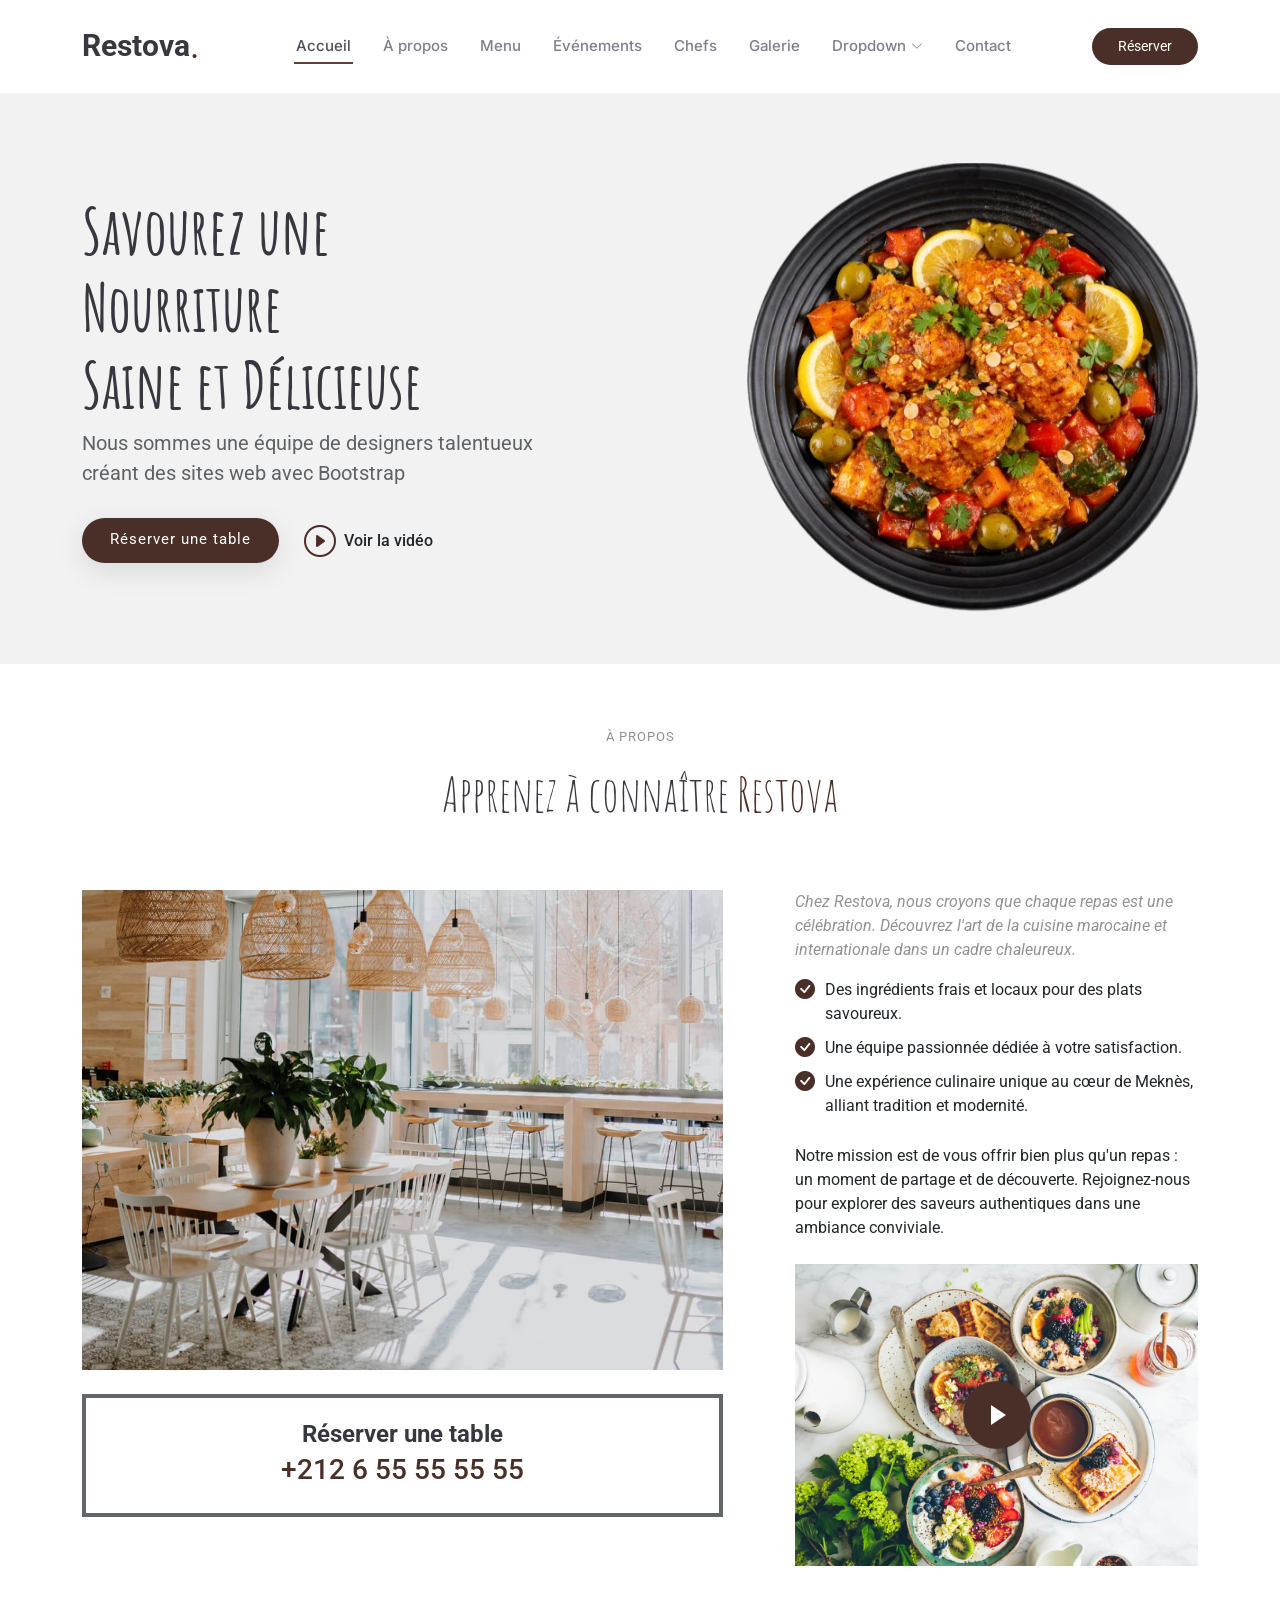
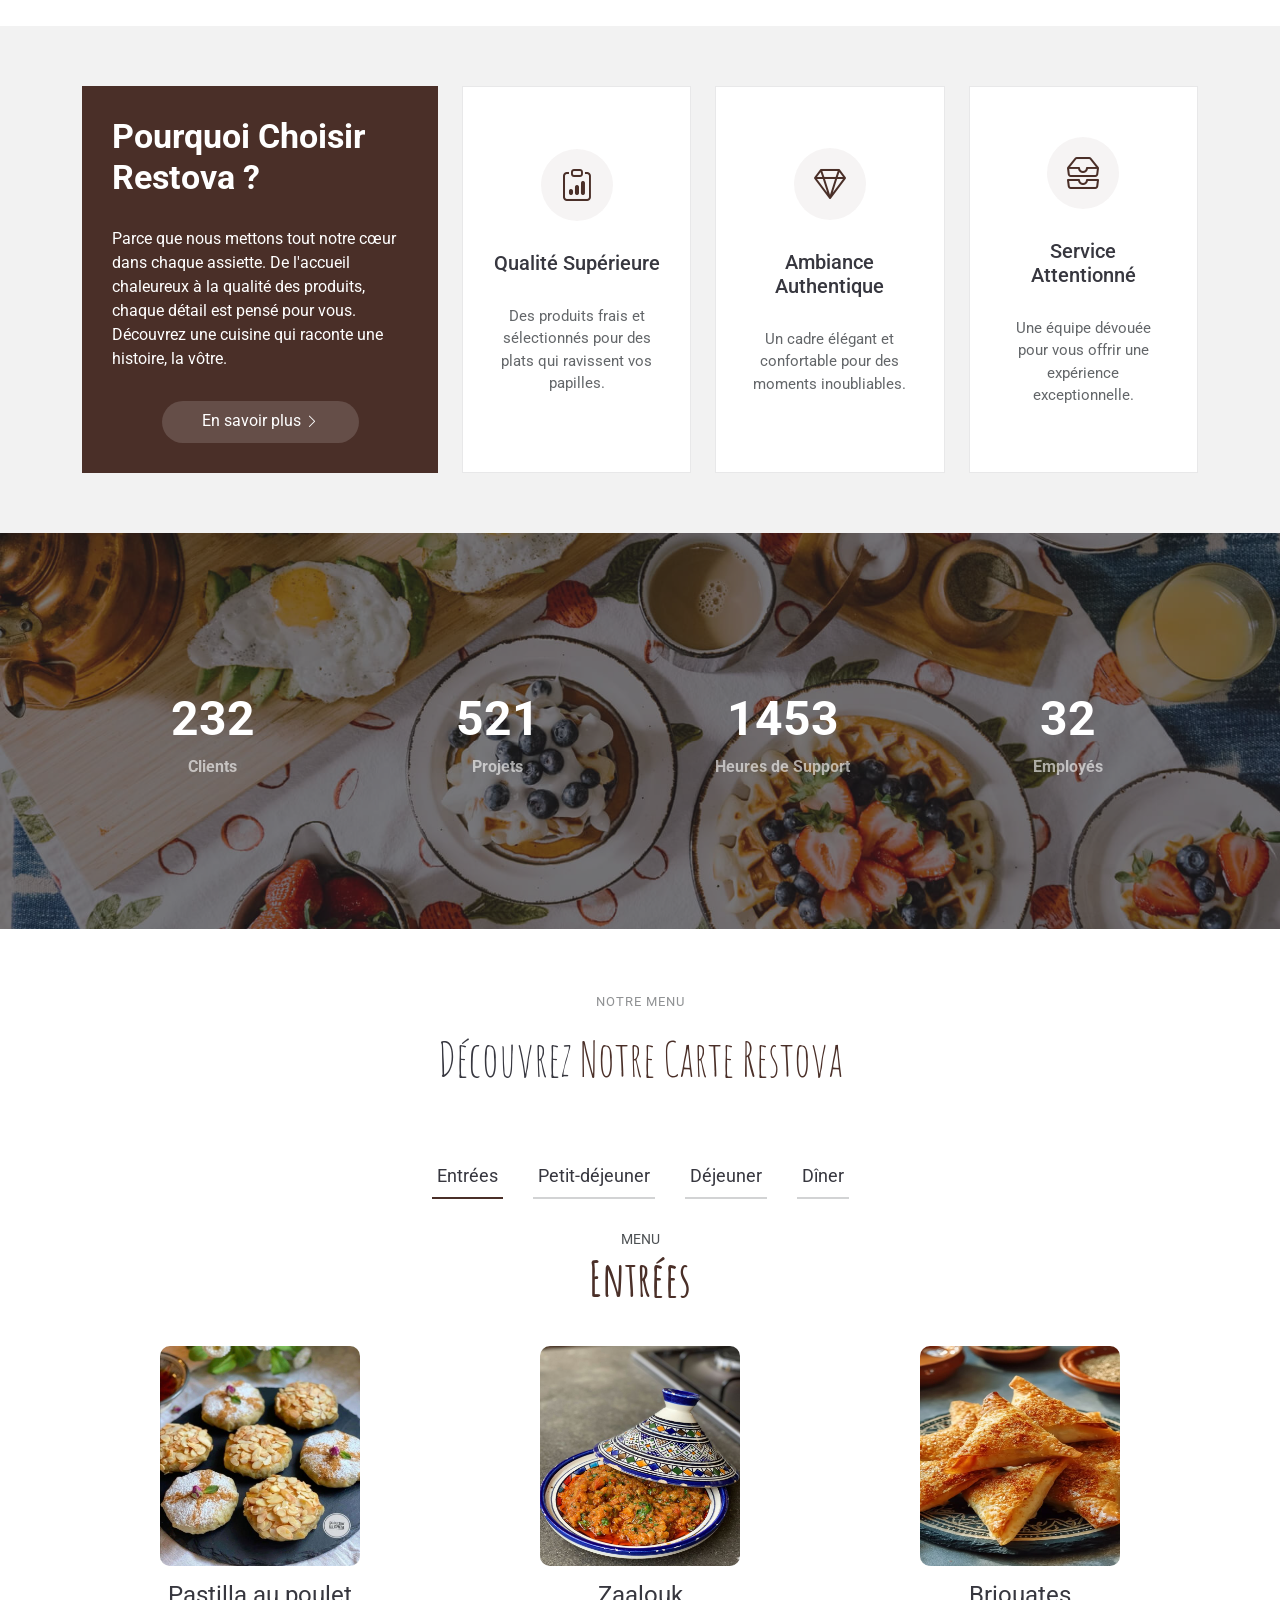
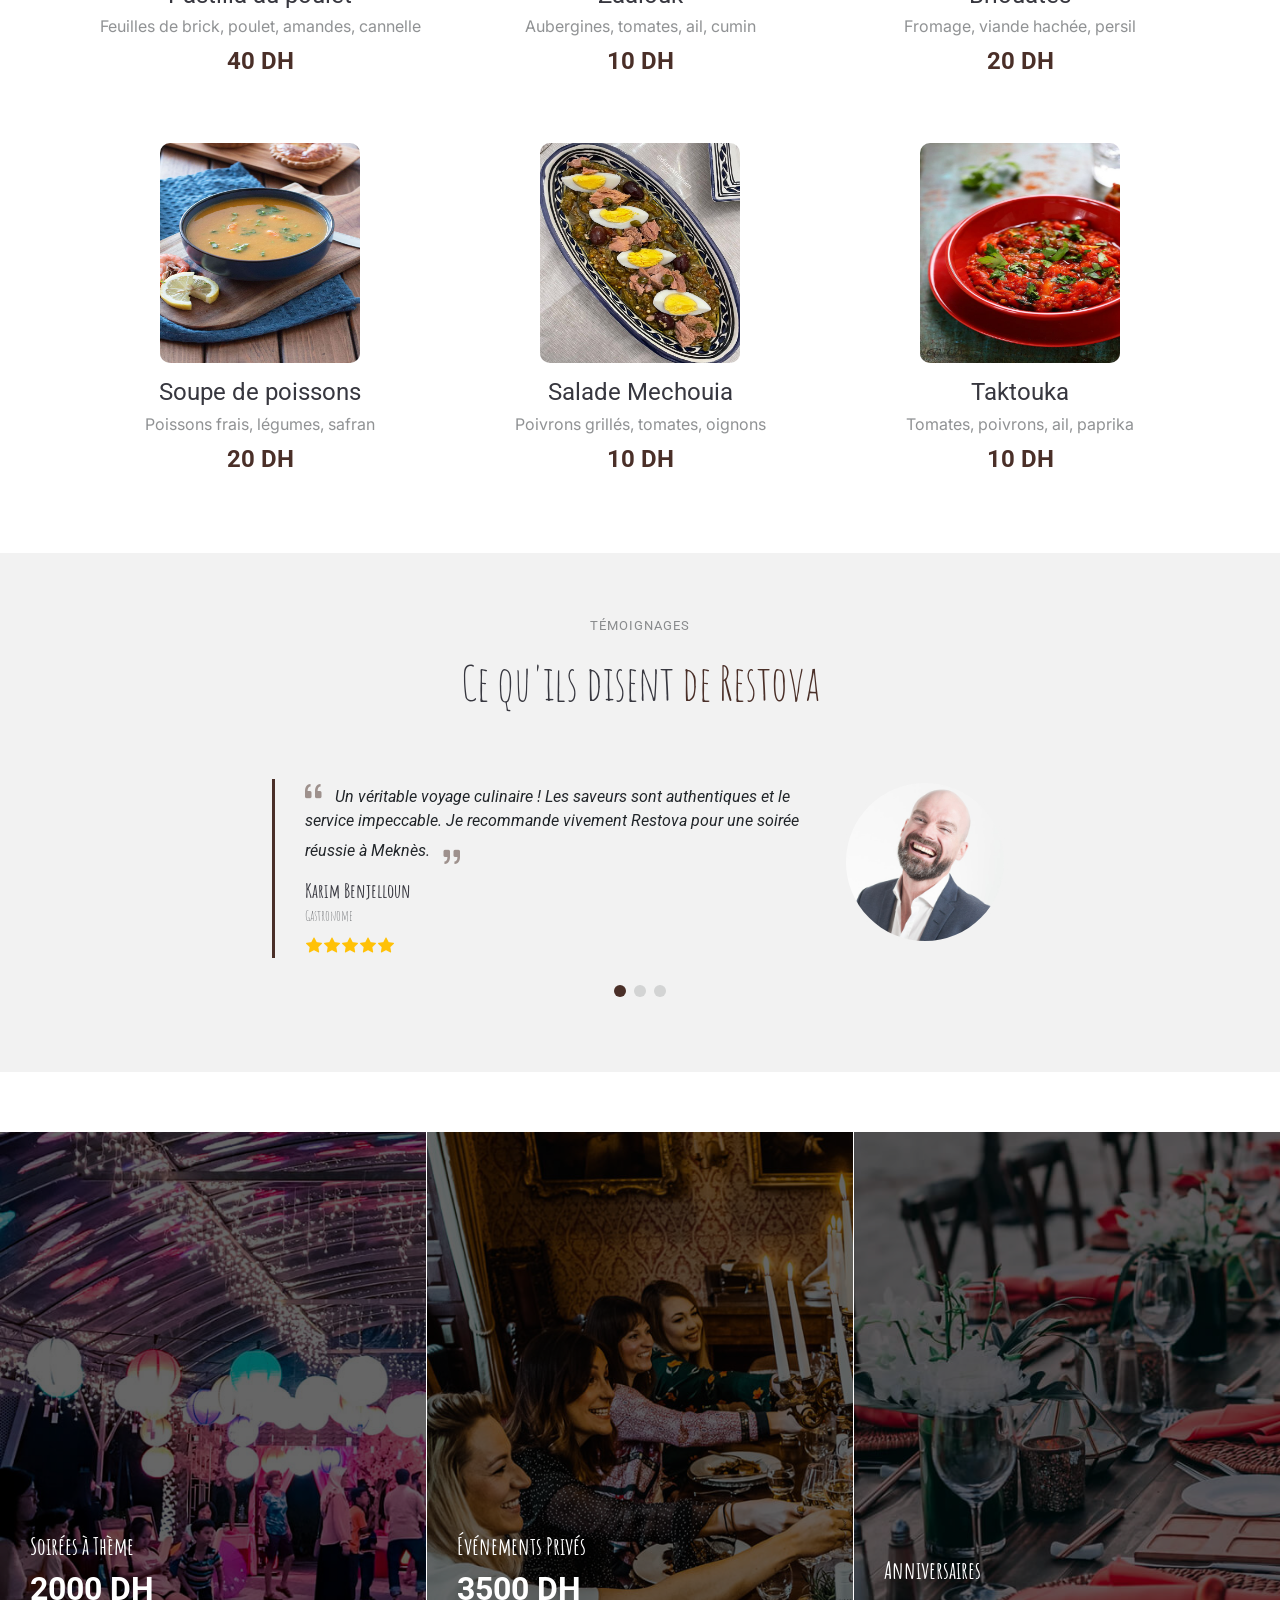
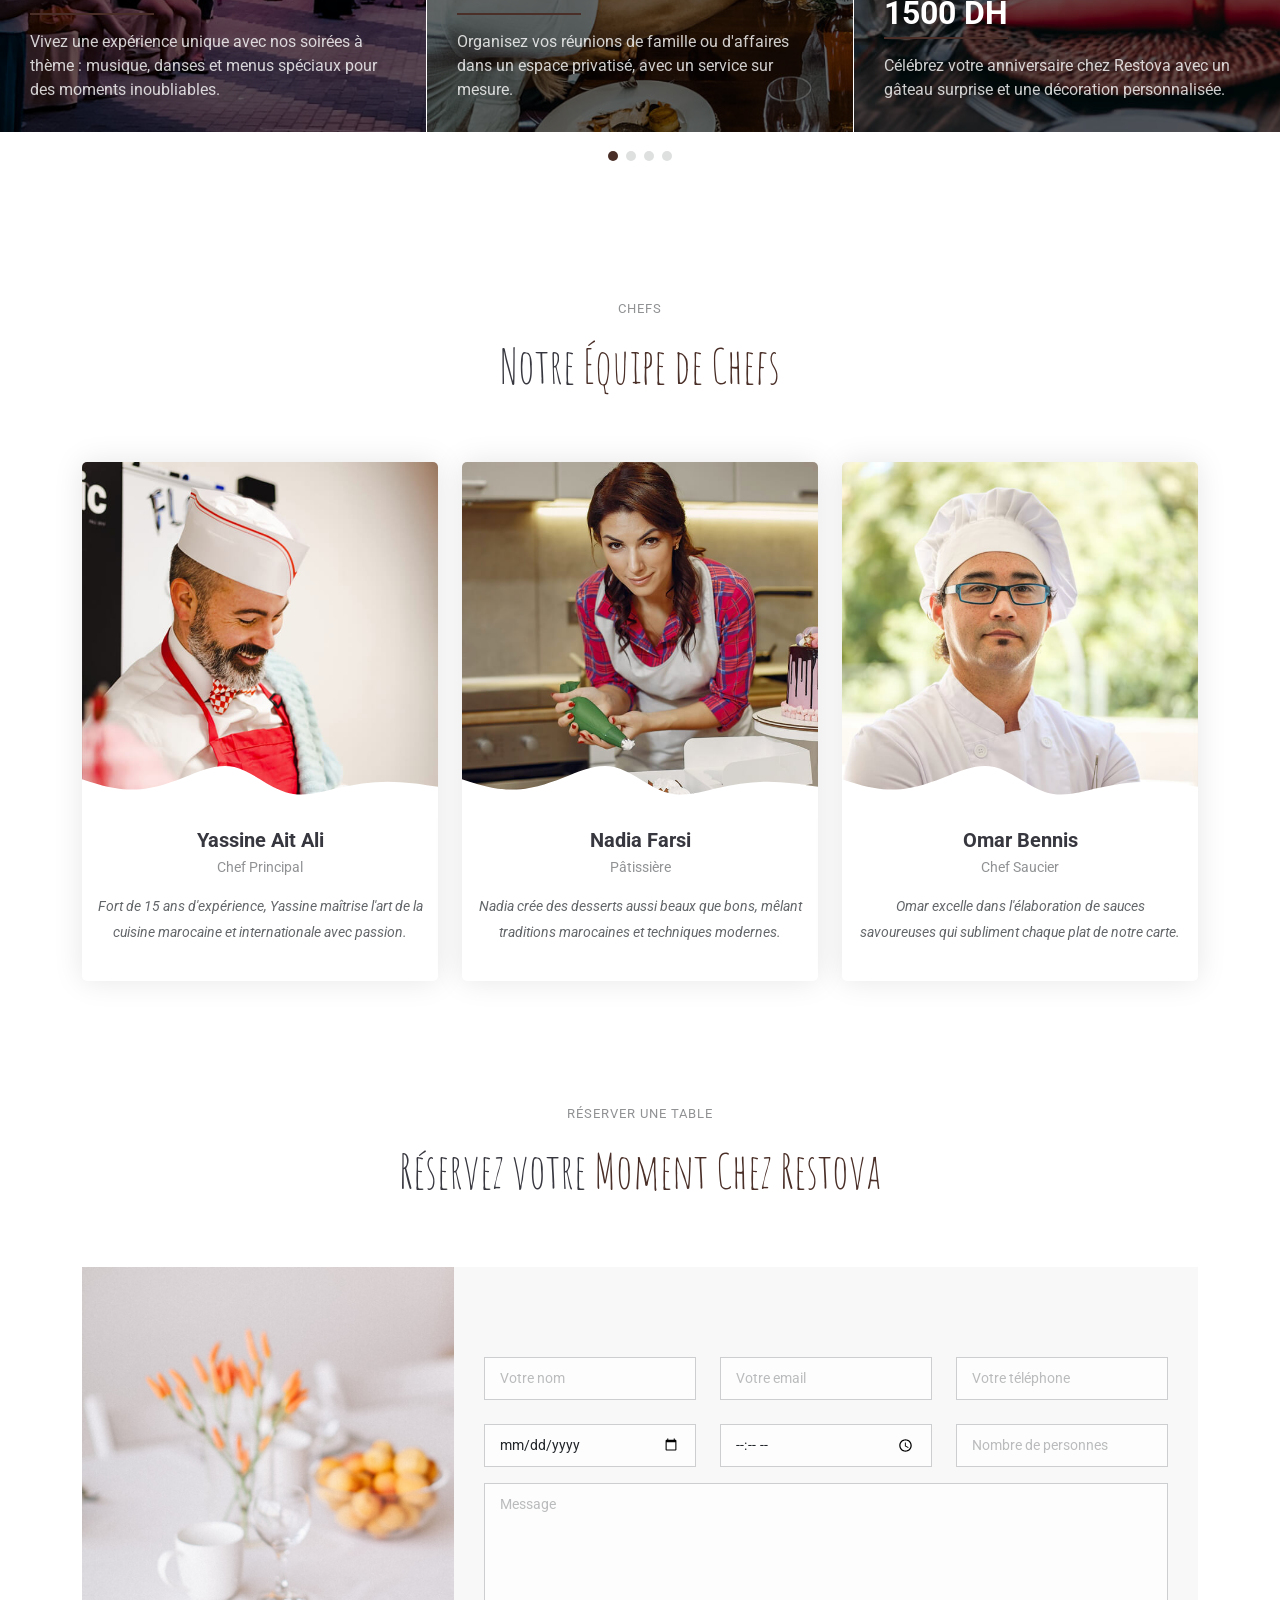
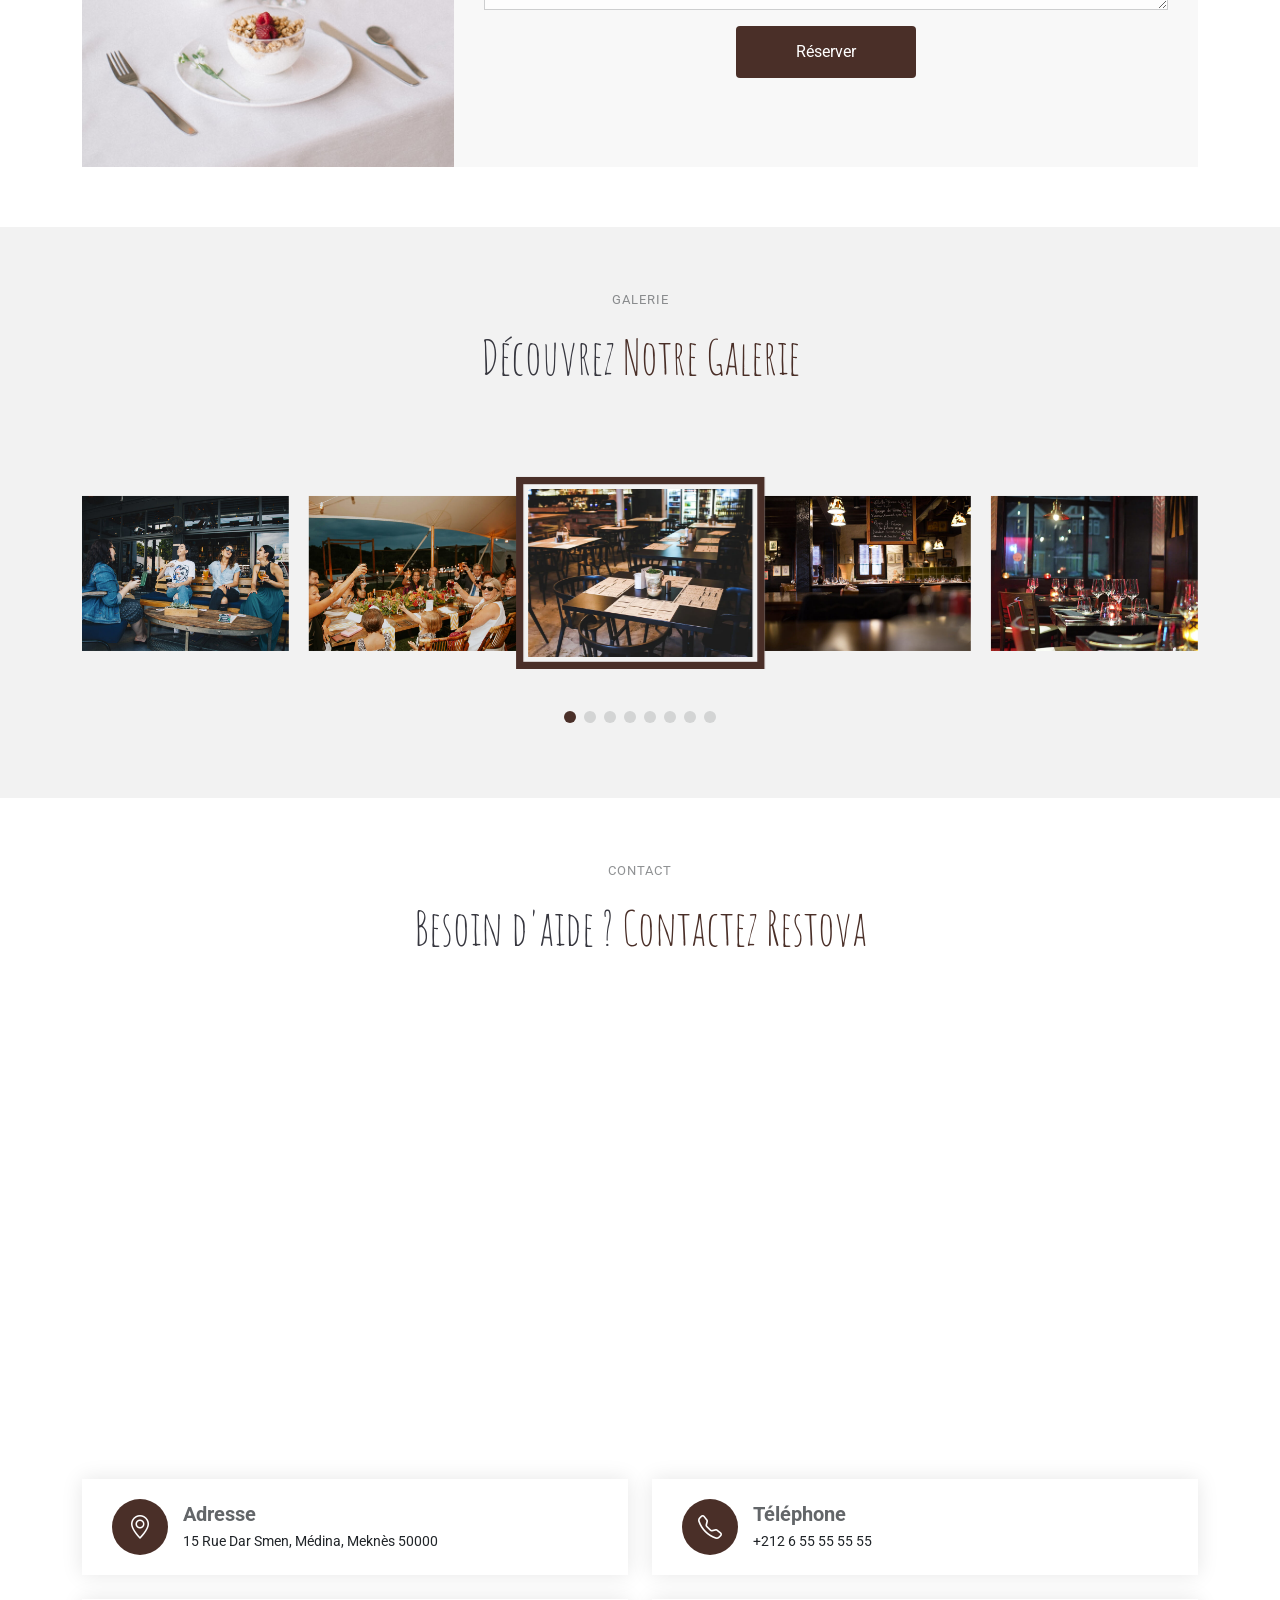
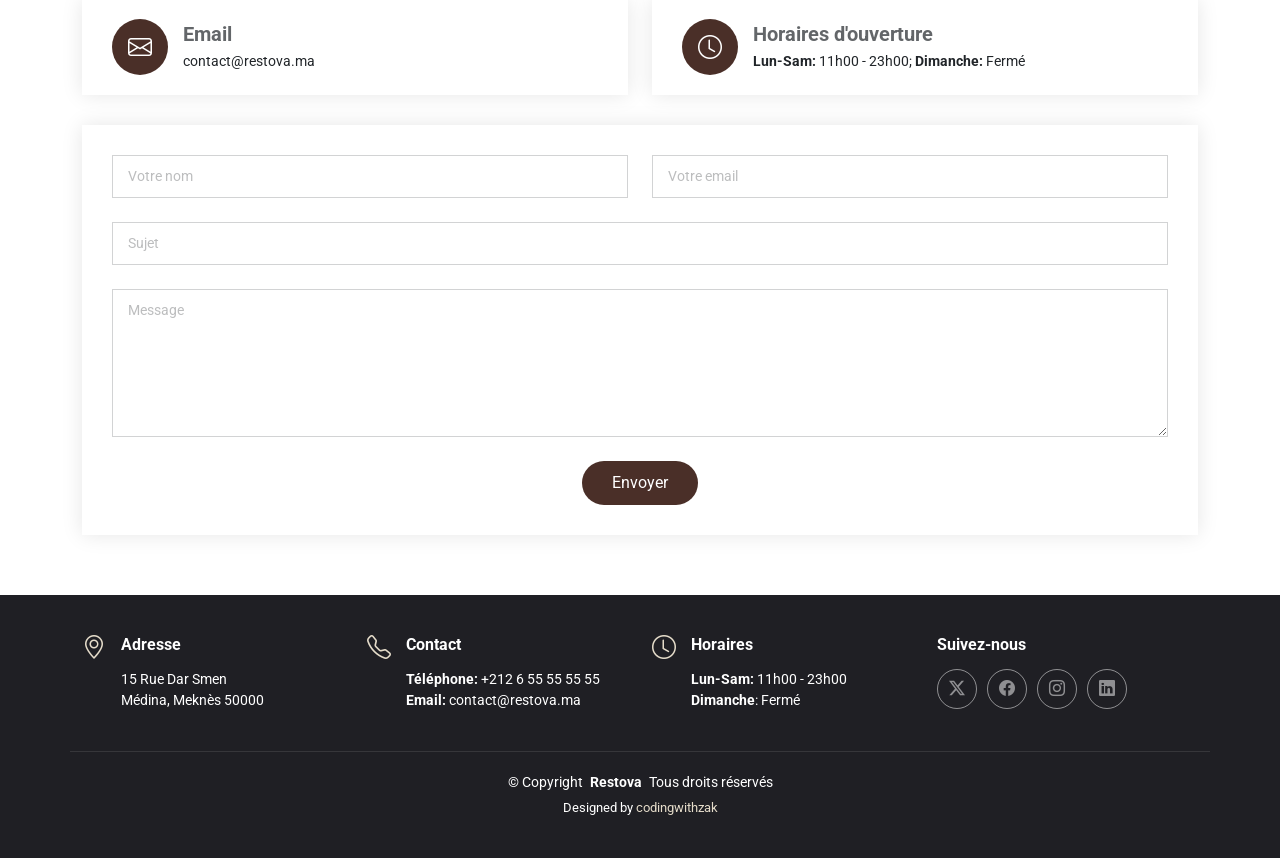
==== index.html @ ed5998ae "first commit" ====
<!DOCTYPE html>
<html lang="fr">

<head>
  <meta charset="utf-8">
  <meta content="width=device-width, initial-scale=1.0" name="viewport">
  <title>Accueil - Restova</title>
  <meta name="description" content="">
  <meta name="keywords" content="">

  <link href="assets/img/Restova/restova42.png" rel="icon">
  <link href="assets/img/Restova/restova42.png" rel="apple-touch-icon">

  <link href="https://fonts.googleapis.com" rel="preconnect">
  <link href="https://fonts.gstatic.com" rel="preconnect" crossorigin>
  <link href="https://fonts.googleapis.com/css2?family=Roboto:ital,wght@0,100;0,300;0,400;0,500;0,700;0,900;1,100;1,300;1,400;1,500;1,700;1,900&family=Inter:wght@100;200;300;400;500;600;700;800;900&family=Amatic+SC:wght@400;700&display=swap" rel="stylesheet">
  <script src="https://cdn.jsdelivr.net/npm/bootstrap@5.3.2/dist/js/bootstrap.bundle.min.js"></script>
  <link href="assets/vendor/bootstrap/css/bootstrap.min.css" rel="stylesheet">
  <link href="assets/vendor/bootstrap-icons/bootstrap-icons.css" rel="stylesheet">
  <link href="assets/vendor/aos/aos.css" rel="stylesheet">
  <link href="assets/vendor/glightbox/css/glightbox.min.css" rel="stylesheet">
  <link href="assets/vendor/swiper/swiper-bundle.min.css" rel="stylesheet">

  <link href="assets/css/main.css" rel="stylesheet">

</head>

<body class="index-page">

  <header id="header" class="header d-flex align-items-center sticky-top">
    <div class="container position-relative d-flex align-items-center justify-content-between">

      <a href="index.html" class="logo d-flex align-items-center me-auto me-xl-0">
        <h1 class="sitename">Restova</h1>
        <span>.</span>
      </a>

      <nav id="navmenu" class="navmenu">
        <ul>
          <li><a href="#hero" class="active">Accueil<br></a></li>
          <li><a href="#about">À propos</a></li>
          <li><a href="#menu">Menu</a></li>
          <li><a href="#events">Événements</a></li>
          <li><a href="#chefs">Chefs</a></li>
          <li><a href="#gallery">Galerie</a></li>
          <li class="dropdown"><a href="#"><span>Dropdown</span> <i class="bi bi-chevron-down toggle-dropdown"></i></a>
            <ul>
              <li><a href="#">Dropdown 1</a></li>
              <li class="dropdown"><a href="#"><span>Dropdown Profond</span> <i class="bi bi-chevron-down toggle-dropdown"></i></a>
                <ul>
                  <li><a href="#">Dropdown Profond 1</a></li>
                  <li><a href="#">Dropdown Profond 2</a></li>
                  <li><a href="#">Dropdown Profond 3</a></li>
                  <li><a href="#">Dropdown Profond 4</a></li>
                  <li><a href="#">Dropdown Profond 5</a></li>
                </ul>
              </li>
              <li><a href="#">Dropdown 2</a></li>
              <li><a href="#">Dropdown 3</a></li>
              <li><a href="#">Dropdown 4</a></li>
            </ul>
          </li>
          <li><a href="#contact">Contact</a></li>
        </ul>
        <i class="mobile-nav-toggle d-xl-none bi bi-list"></i>
      </nav>

      <a class="btn-getstarted" href="index.html#book-a-table">Réserver</a>

    </div>
  </header>

  <main class="main">

    <section id="hero" class="hero section light-background">
      <div class="container">
        <div class="row gy-4 justify-content-center justify-content-lg-between">
          <div class="col-lg-5 order-2 order-lg-1 d-flex flex-column justify-content-center">
            <h1 data-aos="fade-up">Savourez une Nourriture<br>Saine et Délicieuse</h1>
            <p data-aos="fade-up" data-aos-delay="100">Nous sommes une équipe de designers talentueux créant des sites web avec Bootstrap</p>
            <div class="d-flex" data-aos="fade-up" data-aos-delay="200">
              <a href="#book-a-table" class="btn-get-started">Réserver une table</a>
              <a href="https://www.youtube.com/watch?v=Y7f98aduVJ8" class="glightbox btn-watch-video d-flex align-items-center"><i class="bi bi-play-circle"></i><span>Voir la vidéo</span></a>
            </div>
          </div>
          <div class="col-lg-5 order-1 order-lg-2 hero-img" data-aos="zoom-out">
            <img src="assets/img/hero-img2.png" class="img-fluid animated" alt="">
          </div>
        </div>
      </div>
    </section>

    <section id="about" class="about section">
      <div class="container section-title" data-aos="fade-up">
        <h2>À Propos</h2>
        <p><span>Apprenez à connaître</span> <span class="description-title">Restova</span></p>
      </div>

      <div class="container">
        <div class="row gy-4">
          <div class="col-lg-7" data-aos="fade-up" data-aos-delay="100">
            <img src="assets/img/about.jpg" class="img-fluid mb-4" alt="">
            <div class="book-a-table">
              <h3>Réserver une table</h3>
              <p>+212 6 55 55 55 55</p>
            </div>
          </div>
          <div class="col-lg-5" data-aos="fade-up" data-aos-delay="250">
            <div class="content ps-0 ps-lg-5">
              <p class="fst-italic">
                Chez Restova, nous croyons que chaque repas est une célébration. Découvrez l'art de la cuisine marocaine et internationale dans un cadre chaleureux.
              </p>
              <ul>
                <li><i class="bi bi-check-circle-fill"></i> <span>Des ingrédients frais et locaux pour des plats savoureux.</span></li>
                <li><i class="bi bi-check-circle-fill"></i> <span>Une équipe passionnée dédiée à votre satisfaction.</span></li>
                <li><i class="bi bi-check-circle-fill"></i> <span>Une expérience culinaire unique au cœur de Meknès, alliant tradition et modernité.</span></li>
              </ul>
              <p>
                Notre mission est de vous offrir bien plus qu'un repas : un moment de partage et de découverte. Rejoignez-nous pour explorer des saveurs authentiques dans une ambiance conviviale.
              </p>

              <div class="position-relative mt-4">
                <img src="assets/img/about-2.jpg" class="img-fluid" alt="">
                <a href="https://www.youtube.com/watch?v=Y7f98aduVJ8" class="glightbox pulsating-play-btn"></a>
              </div>
            </div>
          </div>
        </div>
      </div>
    </section>

    <section id="why-us" class="why-us section light-background">
      <div class="container">
        <div class="row gy-4">
          <div class="col-lg-4" data-aos="fade-up" data-aos-delay="100">
            <div class="why-box">
              <h3>Pourquoi Choisir Restova ?</h3>
              <p>
                Parce que nous mettons tout notre cœur dans chaque assiette. De l'accueil chaleureux à la qualité des produits, chaque détail est pensé pour vous. Découvrez une cuisine qui raconte une histoire, la vôtre.
              </p>
              <div class="text-center">
                <a href="#" class="more-btn"><span>En savoir plus</span> <i class="bi bi-chevron-right"></i></a>
              </div>
            </div>
          </div>

          <div class="col-lg-8 d-flex align-items-stretch">
            <div class="row gy-4" data-aos="fade-up" data-aos-delay="200">
              <div class="col-xl-4">
                <div class="icon-box d-flex flex-column justify-content-center align-items-center">
                  <i class="bi bi-clipboard-data"></i>
                  <h4>Qualité Supérieure</h4>
                  <p>Des produits frais et sélectionnés pour des plats qui ravissent vos papilles.</p>
                </div>
              </div>

              <div class="col-xl-4" data-aos="fade-up" data-aos-delay="300">
                <div class="icon-box d-flex flex-column justify-content-center align-items-center">
                  <i class="bi bi-gem"></i>
                  <h4>Ambiance Authentique</h4>
                  <p>Un cadre élégant et confortable pour des moments inoubliables.</p>
                </div>
              </div>

              <div class="col-xl-4" data-aos="fade-up" data-aos-delay="400">
                <div class="icon-box d-flex flex-column justify-content-center align-items-center">
                  <i class="bi bi-inboxes"></i>
                  <h4>Service Attentionné</h4>
                  <p>Une équipe dévouée pour vous offrir une expérience exceptionnelle.</p>
                </div>
              </div>
            </div>
          </div>
        </div>
      </div>
    </section>

    <section id="stats" class="stats section dark-background">
      <img src="assets/img/stats-bg.jpg" alt="" data-aos="fade-in">
      <div class="container position-relative" data-aos="fade-up" data-aos-delay="100">
        <div class="row gy-4">
          <div class="col-lg-3 col-md-6">
            <div class="stats-item text-center w-100 h-100">
              <span data-purecounter-start="0" data-purecounter-end="232" data-purecounter-duration="1" class="purecounter"></span>
              <p>Clients</p>
            </div>
          </div>

          <div class="col-lg-3 col-md-6">
            <div class="stats-item text-center w-100 h-100">
              <span data-purecounter-start="0" data-purecounter-end="521" data-purecounter-duration="1" class="purecounter"></span>
              <p>Projets</p>
            </div>
          </div>

          <div class="col-lg-3 col-md-6">
            <div class="stats-item text-center w-100 h-100">
              <span data-purecounter-start="0" data-purecounter-end="1453" data-purecounter-duration="1" class="purecounter"></span>
              <p>Heures de Support</p>
            </div>
          </div>

          <div class="col-lg-3 col-md-6">
            <div class="stats-item text-center w-100 h-100">
              <span data-purecounter-start="0" data-purecounter-end="32" data-purecounter-duration="1" class="purecounter"></span>
              <p>Employés</p>
            </div>
          </div>
        </div>
      </div>
    </section>

    <section id="menu" class="menu section">
      <div class="container section-title" data-aos="fade-up">
        <h2>Notre Menu</h2>
        <p><span>Découvrez</span> <span class="description-title">Notre Carte Restova</span></p>
      </div>

      <div class="container">
        <ul class="nav nav-tabs d-flex justify-content-center" data-aos="fade-up" data-aos-delay="100">
          <li class="nav-item">
            <a class="nav-link active show" data-bs-toggle="tab" data-bs-target="#menu-starters">
              <h4>Entrées</h4>
            </a>
          </li>
          <li class="nav-item">
            <a class="nav-link" data-bs-toggle="tab" data-bs-target="#menu-breakfast">
              <h4>Petit-déjeuner</h4>
            </a>
          </li>
          <li class="nav-item">
            <a class="nav-link" data-bs-toggle="tab" data-bs-target="#menu-lunch">
              <h4>Déjeuner</h4>
            </a>
          </li>
          <li class="nav-item">
            <a class="nav-link" data-bs-toggle="tab" data-bs-target="#menu-dinner">
              <h4>Dîner</h4>
            </a>
          </li>
        </ul>

        <div class="tab-content" data-aos="fade-up" data-aos-delay="200">
          <div class="tab-pane fade active show" id="menu-starters">
            <div class="tab-header text-center">
              <p>Menu</p>
              <h3>Entrées</h3>
            </div>
            <div class="row gy-5">
              <div class="col-lg-4 menu-item">
                <a href="assets/img/menu/menu-item-1.png" class="glightbox"><img src="assets/img/menu/menu-item-1.png" class="menu-img img-fluid" alt=""></a>
                <h4>Pastilla au poulet</h4>
                <p class="ingredients">
                  Feuilles de brick, poulet, amandes, cannelle
                </p>
                <p class="price">
                  40 DH
                </p>
              </div>
              <div class="col-lg-4 menu-item">
                <a href="assets/img/menu/menu-item-2.png" class="glightbox"><img src="assets/img/menu/menu-item-2.png" class="menu-img img-fluid" alt=""></a>
                <h4>Zaalouk</h4>
                <p class="ingredients">
                  Aubergines, tomates, ail, cumin
                </p>
                <p class="price">
                  10 DH
                </p>
              </div>
              <div class="col-lg-4 menu-item">
                <a href="assets/img/menu/menu-item-3.png" class="glightbox"><img src="assets/img/menu/menu-item-3.png" class="menu-img img-fluid" alt=""></a>
                <h4>Briouates</h4>
                <p class="ingredients">
                  Fromage, viande hachée, persil
                </p>
                <p class="price">
                  20 DH
                </p>
              </div>
              <div class="col-lg-4 menu-item">
                <a href="assets/img/menu/menu-item-4.png" class="glightbox"><img src="assets/img/menu/menu-item-4.png" class="menu-img img-fluid" alt=""></a>
                <h4>Soupe de poissons</h4>
                <p class="ingredients">
                  Poissons frais, légumes, safran
                </p>
                <p class="price">
                  20 DH
                </p>
              </div>
              <div class="col-lg-4 menu-item">
                <a href="assets/img/menu/menu-item-5.png" class="glightbox"><img src="assets/img/menu/menu-item-5.png" class="menu-img img-fluid" alt=""></a>
                <h4>Salade Mechouia</h4>
                <p class="ingredients">
                  Poivrons grillés, tomates, oignons
                </p>
                <p class="price">
                  10 DH
                </p>
              </div>
              <div class="col-lg-4 menu-item">
                <a href="assets/img/menu/menu-item-6.png" class="glightbox"><img src="assets/img/menu/menu-item-6.png" class="menu-img img-fluid" alt=""></a>
                <h4>Taktouka</h4>
                <p class="ingredients">
                  Tomates, poivrons, ail, paprika
                </p>
                <p class="price">
                  10 DH
                </p>
              </div>
            </div>
          </div>

          <div class="tab-pane fade" id="menu-breakfast">
            <div class="tab-header text-center">
              <p>Menu</p>
              <h3>Petit-déjeuner</h3>
            </div>
            <div class="row gy-5">
              <div class="col-lg-4 menu-item">
                <a href="assets/img/menu/menu-item-7.png" class="glightbox"><img src="assets/img/menu/menu-item-7.png" class="menu-img img-fluid" alt=""></a>
                <h4>Msemen</h4>
                <p class="ingredients">
                  Crêpes feuilletées, beurre, miel
                </p>
                <p class="price">
                  7 DH
                </p>
              </div>
              <div class="col-lg-4 menu-item">
                <a href="assets/img/menu/menu-item-8.png" class="glightbox"><img src="assets/img/menu/menu-item-8.png" class="menu-img img-fluid" alt=""></a>
                <h4>Harcha</h4>
                <p class="ingredients">
                  Galette de semoule, beurre, fromage
                </p>
                <p class="price">
                  5 DH
                </p>
              </div>
              <div class="col-lg-4 menu-item">
                <a href="assets/img/menu/menu-item-9.png" class="glightbox"><img src="assets/img/menu/menu-item-9.png" class="menu-img img-fluid" alt=""></a>
                <h4>Baghrir</h4>
                <p class="ingredients">
                  Crêpes mille trous, beurre, miel
                </p>
                <p class="price">
                  7 DH
                </p>
              </div>
              <div class="col-lg-4 menu-item">
                <a href="assets/img/menu/menu-item-10.png" class="glightbox"><img src="assets/img/menu/menu-item-10.png" class="menu-img img-fluid" alt=""></a>
                <h4>Atay</h4>
                <p class="ingredients">
                  Na3na3, sucre, menthe fraîche
                </p>
                <p class="price">
                  10 DH
                </p>
              </div>
              <div class="col-lg-4 menu-item">
                <a href="assets/img/menu/menu-item-11.png" class="glightbox"><img src="assets/img/menu/menu-item-11.png" class="menu-img img-fluid" alt=""></a>
                <h4>Bissara</h4>
                <p class="ingredients">
                  Purée de fèves, huile d'olive, cumin
                </p>
                <p class="price">
                  8 DH
                </p>
              </div>
              <div class="col-lg-4 menu-item">
                <a href="assets/img/menu/menu-item-12.png" class="glightbox"><img src="assets/img/menu/menu-item-12.png" class="menu-img img-fluid" alt=""></a>
                <h4>Omelette</h4>
                <p class="ingredients">
                  Œufs, fromage, olives
                </p>
                <p class="price">
                  10 DH
                </p>
              </div>
            </div>
          </div>

          <div class="tab-pane fade" id="menu-lunch">
            <div class="tab-header text-center">
              <p>Menu</p>
              <h3>Déjeuner</h3>
            </div>
            <div class="row gy-5">
              <div class="col-lg-4 menu-item">
                <a href="assets/img/menu/menu-item-13.png" class="glightbox"><img src="assets/img/menu/menu-item-13.png" class="menu-img img-fluid" alt=""></a>
                <h4>Couscous</h4>
                <p class="ingredients">
                  Semoule, légumes, agneau ou poulet
                </p>
                <p class="price">
                  60 DH
                </p>
              </div>
              <div class="col-lg-4 menu-item">
                <a href="assets/img/menu/menu-item-14.png" class="glightbox"><img src="assets/img/menu/menu-item-14.png" class="menu-img img-fluid" alt=""></a>
                <h4>Rfissa</h4>
                <p class="ingredients">
                  Pain déchiré, lentilles, poulet
                </p>
                <p class="price">
                  60 DH
                </p>
              </div>
              <div class="col-lg-4 menu-item">
                <a href="assets/img/menu/menu-item-15.png" class="glightbox"><img src="assets/img/menu/menu-item-15.png" class="menu-img img-fluid" alt=""></a>
                <h4>Tagine d'agneau</h4>
                <p class="ingredients">
                  Agneau, pruneaux, amandes, sésame
                </p>
                <p class="price">
                  70 DH
                </p>
              </div>
              <div class="col-lg-4 menu-item">
                <a href="assets/img/menu/menu-item-16.png" class="glightbox"><img src="assets/img/menu/menu-item-16.png" class="menu-img img-fluid" alt=""></a>
                <h4>Kefta Mkaouara</h4>
                <p class="ingredients">
                  Boulettes de viande, tomates, œufs
                </p>
                <p class="price">
                  80 DH
                </p>
              </div>
              <div class="col-lg-4 menu-item">
                <a href="assets/img/menu/menu-item-17.png" class="glightbox"><img src="assets/img/menu/menu-item-17.png" class="menu-img img-fluid" alt=""></a>
                <h4>Pastilla fruits de mer</h4>
                <p class="ingredients">
                  Fruits de mer, vermicelles, citron confit
                </p>
                <p class="price">
                  120 DH
                </p>
              </div>
              <div class="col-lg-4 menu-item">
                <a href="assets/img/menu/menu-item-18.png" class="glightbox"><img src="assets/img/menu/menu-item-18.png" class="menu-img img-fluid" alt=""></a>
                <h4>Tanjiya</h4>
                <p class="ingredients">
                  Viande de bœuf, conserves de citron, cumin
                </p>
                <p class="price">
                  120 DH
                </p>
              </div>
              <div class="col-lg-4 menu-item">
                <a href="assets/img/menu/menu-item-19.png" class="glightbox"><img src="assets/img/menu/menu-item-19.png" class="menu-img img-fluid" alt=""></a>
                <h4>Brochettes</h4>
                <p class="ingredients">
                  Viande grillée, sauce, pain
                </p>
                <p class="price">
                  90 DH
                </p>
              </div>
            </div>
          </div>

          <div class="tab-pane fade" id="menu-dinner">
            <div class="tab-header text-center">
              <p>Menu</p>
              <h3>Dîner</h3>
            </div>
            <div class="row gy-5">
              <div class="col-lg-4 menu-item">
                <a href="assets/img/menu/menu-item-20.png" class="glightbox"><img src="assets/img/menu/menu-item-20.png" class="menu-img img-fluid" alt=""></a>
                <h4>Tagine de poulet</h4>
                <p class="ingredients">
                  Poulet, olives, citron confit
                </p>
                <p class="price">
                  80 DH
                </p>
              </div>
              <div class="col-lg-4 menu-item">
                <a href="assets/img/menu/menu-item-14.png" class="glightbox"><img src="assets/img/menu/menu-item-21.png" class="menu-img img-fluid" alt=""></a>
                <h4>Rfissa Trid</h4>
                <p class="ingredients">
                  Pain fin, poulet, lentilles
                </p>
                <p class="price">
                  95 DH
                </p>
              </div>
              <div class="col-lg-4 menu-item">
                <a href="assets/img/menu/menu-item-22.png" class="glightbox"><img src="assets/img/menu/menu-item-22.png" class="menu-img img-fluid" alt=""></a>
                <h4>Tagine de poisson</h4>
                <p class="ingredients">
                  Poisson, pommes de terre, sauce chermoula
                </p>
                <p class="price">
                  70 DH
                </p>
              </div>
              <div class="col-lg-4 menu-item">
                <a href="assets/img/menu/menu-item-23.png" class="glightbox"><img src="assets/img/menu/menu-item-23.png" class="menu-img img-fluid" alt=""></a>
                <h4>Méchoui</h4>
                <p class="ingredients">
                  Agneau rôti, cumin, sel
                </p>
                <p class="price">
                  100 DH
                </p>
              </div>
              <div class="col-lg-4 menu-item">
                <a href="assets/img/menu/menu-item-24.png" class="glightbox"><img src="assets/img/menu/menu-item-24.png" class="menu-img img-fluid" alt=""></a>
                <h4>Poulet rôti</h4>
                <p class="ingredients">
                  Poulet, frites, olives
                </p>
                <p class="price">
                  90 DH
                </p>
              </div>
              <div class="col-lg-4 menu-item">
                <a href="assets/img/menu/menu-item-25.png" class="glightbox"><img src="assets/img/menu/menu-item-25.png" class="menu-img img-fluid" alt=""></a>
                <h4>Bastille</h4>
                <p class="ingredients">
                  Feuilles de brick, poulet, fromage
                </p>
                <p class="price">
                  110 DH
                </p>
              </div>
            </div>
          </div>
        </div>
      </div>
    </section>

    <section id="testimonials" class="testimonials section light-background">
      <div class="container section-title" data-aos="fade-up">
        <h2>TÉMOIGNAGES</h2>
        <p>Ce qu'ils disent <span class="description-title">de Restova</span></p>
      </div>

      <div class="container" data-aos="fade-up" data-aos-delay="100">
        <div class="swiper init-swiper">
          <script type="application/json" class="swiper-config">
            {
              "loop": true,
              "speed": 600,
              "autoplay": {
                "delay": 5000
              },
              "slidesPerView": "auto",
              "pagination": {
                "el": ".swiper-pagination",
                "type": "bullets",
                "clickable": true
              }
            }
          </script>
          <div class="swiper-wrapper">
            <div class="swiper-slide">
              <div class="testimonial-item">
                <div class="row gy-4 justify-content-center">
                  <div class="col-lg-6">
                    <div class="testimonial-content">
                      <p>
                        <i class="bi bi-quote quote-icon-left"></i>
                        <span>Un véritable voyage culinaire ! Les saveurs sont authentiques et le service impeccable. Je recommande vivement Restova pour une soirée réussie à Meknès.</span>
                        <i class="bi bi-quote quote-icon-right"></i>
                      </p>
                      <h3>Karim Benjelloun</h3>
                      <h4>Gastronome</h4>
                      <div class="stars">
                        <i class="bi bi-star-fill"></i><i class="bi bi-star-fill"></i><i class="bi bi-star-fill"></i><i class="bi bi-star-fill"></i><i class="bi bi-star-fill"></i>
                      </div>
                    </div>
                  </div>
                  <div class="col-lg-2 text-center">
                    <img src="assets/img/testimonials/testimonials-1.jpg" class="img-fluid testimonial-img" alt="">
                  </div>
                </div>
              </div>
            </div>

            <div class="swiper-slide">
              <div class="testimonial-item">
                <div class="row gy-4 justify-content-center">
                  <div class="col-lg-6">
                    <div class="testimonial-content">
                      <p>
                        <i class="bi bi-quote quote-icon-left"></i>
                        <span>L'ambiance est chaleureuse et la décoration magnifique. Le couscous aux légumes était délicieux, comme à la maison. Une adresse incontournable à Meknès !</span>
                        <i class="bi bi-quote quote-icon-right"></i>
                      </p>
                      <h3>Fatima Zahra El Alami</h3>
                      <h4>Chef à domicile</h4>
                      <div class="stars">
                        <i class="bi bi-star-fill"></i><i class="bi bi-star-fill"></i><i class="bi bi-star-fill"></i><i class="bi bi-star-fill"></i><i class="bi bi-star-fill"></i>
                      </div>
                    </div>
                  </div>
                  <div class="col-lg-2 text-center">
                    <img src="assets/img/testimonials/testimonials-2.jpg" class="img-fluid testimonial-img" alt="">
                  </div>
                </div>
              </div>
            </div>

            <div class="swiper-slide">
              <div class="testimonial-item">
                <div class="row gy-4 justify-content-center">
                  <div class="col-lg-6">
                    <div class="testimonial-content">
                      <p>
                        <i class="bi bi-quote quote-icon-left"></i>
                        <span>Le personnel est aux petits soins et les plats sont préparés avec des produits frais. La pastilla au poulet est un pur délice ! Merci à toute l'équipe de Restova.</span>
                        <i class="bi bi-quote quote-icon-right"></i>
                      </p>
                      <h3>Youssef Berrada</h3>
                      <h4>Entrepreneur</h4>
                      <div class="stars">
                        <i class="bi bi-star-fill"></i><i class="bi bi-star-fill"></i><i class="bi bi-star-fill"></i><i class="bi bi-star-fill"></i><i class="bi bi-star-fill"></i>
                      </div>
                    </div>
                  </div>
                  <div class="col-lg-2 text-center">
                    <img src="assets/img/testimonials/testimonials-3.jpg" class="img-fluid testimonial-img" alt="">
                  </div>
                </div>
              </div>
            </div>
          </div>
          <div class="swiper-pagination"></div>
        </div>
      </div>
    </section>

    <section id="events" class="events section">
      <div class="container-fluid" data-aos="fade-up" data-aos-delay="100">
        <div class="swiper init-swiper">
          <script type="application/json" class="swiper-config">
            {
              "loop": true,
              "speed": 600,
              "autoplay": {
                "delay": 5000
              },
              "slidesPerView": "auto",
              "pagination": {
                "el": ".swiper-pagination",
                "type": "bullets",
                "clickable": true
              },
              "breakpoints": {
                "320": {
                  "slidesPerView": 1,
                  "spaceBetween": 40
                },
                "1200": {
                  "slidesPerView": 3,
                  "spaceBetween": 1
                }
              }
            }
          </script>
          <div class="swiper-wrapper">
            <div class="swiper-slide event-item d-flex flex-column justify-content-end" style="background-image: url(assets/img/events-1.jpg)">
              <h3>Soirées à Thème</h3>
              <div class="price align-self-start">2000 DH</div>
              <p class="description">
                Vivez une expérience unique avec nos soirées à thème : musique, danses et menus spéciaux pour des moments inoubliables.
              </p>
            </div>

            <div class="swiper-slide event-item d-flex flex-column justify-content-end" style="background-image: url(assets/img/events-2.jpg)">
              <h3>Événements Privés</h3>
              <div class="price align-self-start">3500 DH</div>
              <p class="description">
                Organisez vos réunions de famille ou d'affaires dans un espace privatisé, avec un service sur mesure.
              </p>
            </div>

            <div class="swiper-slide event-item d-flex flex-column justify-content-end" style="background-image: url(assets/img/events-3.jpg)">
              <h3>Anniversaires</h3>
              <div class="price align-self-start">1500 DH</div>
              <p class="description">
                Célébrez votre anniversaire chez Restova avec un gâteau surprise et une décoration personnalisée.
              </p>
            </div>

            <div class="swiper-slide event-item d-flex flex-column justify-content-end" style="background-image: url(assets/img/events-4.jpg)">
              <h3>Mariages</h3>
              <div class="price align-self-start">6000 DH</div>
              <p class="description">
                Faites de votre mariage un souvenir magique dans notre salle de réception élégante, avec un festin traditionnel.
              </p>
            </div>
          </div>
          <div class="swiper-pagination"></div>
        </div>
      </div>
    </section>

    <section id="chefs" class="chefs section">
      <div class="container section-title" data-aos="fade-up">
        <h2>Chefs</h2>
        <p><span>Notre</span> <span class="description-title">Équipe de Chefs</span></p>
      </div>

      <div class="container">
        <div class="row gy-4">
          <div class="col-lg-4 d-flex align-items-stretch" data-aos="fade-up" data-aos-delay="100">
            <div class="team-member">
              <div class="member-img">
                <img src="assets/img/chefs/chefs-1.jpg" class="img-fluid" alt="">
                <div class="social">
                  <a href=""><i class="bi bi-facebook"></i></a>
                  <a href=""><i class="bi bi-instagram"></i></a>
                  <a href=""><i class="bi bi-linkedin"></i></a>
                </div>
              </div>
              <div class="member-info">
                <h4>Yassine Ait Ali</h4>
                <span>Chef Principal</span>
                <p>Fort de 15 ans d'expérience, Yassine maîtrise l'art de la cuisine marocaine et internationale avec passion.</p>
              </div>
            </div>
          </div>

          <div class="col-lg-4 d-flex align-items-stretch" data-aos="fade-up" data-aos-delay="200">
            <div class="team-member">
              <div class="member-img">
                <img src="assets/img/chefs/chefs-2.jpg" class="img-fluid" alt="">
                <div class="social">
                  <a href=""><i class="bi bi-facebook"></i></a>
                  <a href=""><i class="bi bi-instagram"></i></a>
                  <a href=""><i class="bi bi-linkedin"></i></a>
                </div>
              </div>
              <div class="member-info">
                <h4>Nadia Farsi</h4>
                <span>Pâtissière</span>
                <p>Nadia crée des desserts aussi beaux que bons, mêlant traditions marocaines et techniques modernes.</p>
              </div>
            </div>
          </div>

          <div class="col-lg-4 d-flex align-items-stretch" data-aos="fade-up" data-aos-delay="300">
            <div class="team-member">
              <div class="member-img">
                <img src="assets/img/chefs/chefs-3.jpg" class="img-fluid" alt="">
                <div class="social">
                  <a href=""><i class="bi bi-facebook"></i></a>
                  <a href=""><i class="bi bi-instagram"></i></a>
                  <a href=""><i class="bi bi-linkedin"></i></a>
                </div>
              </div>
              <div class="member-info">
                <h4>Omar Bennis</h4>
                <span>Chef Saucier</span>
                <p>Omar excelle dans l'élaboration de sauces savoureuses qui subliment chaque plat de notre carte.</p>
              </div>
            </div>
          </div>
        </div>
      </div>
    </section>

    <section id="book-a-table" class="book-a-table section">
      <div class="container section-title" data-aos="fade-up">
        <h2>Réserver une table</h2>
        <p><span>Réservez votre</span> <span class="description-title">Moment Chez Restova</span></p>
      </div>

      <div class="container">
        <div class="row g-0" data-aos="fade-up" data-aos-delay="100">
          <div class="col-lg-4 reservation-img" style="background-image: url(assets/img/reservation.jpg);"></div>

          <div class="col-lg-8 d-flex align-items-center reservation-form-bg" data-aos="fade-up" data-aos-delay="200">
            <form action="forms/book-a-table.php" method="post" role="form" class="php-email-form">
              <div class="row gy-4">
                <div class="col-lg-4 col-md-6">
                  <input type="text" name="name" class="form-control" id="name" placeholder="Votre nom" required="">
                </div>
                <div class="col-lg-4 col-md-6">
                  <input type="email" class="form-control" name="email" id="email" placeholder="Votre email" required="">
                </div>
                <div class="col-lg-4 col-md-6">
                  <input type="text" class="form-control" name="phone" id="phone" placeholder="Votre téléphone" required="">
                </div>
                <div class="col-lg-4 col-md-6">
                  <input type="date" name="date" class="form-control" id="date" placeholder="Date" required="">
                </div>
                <div class="col-lg-4 col-md-6">
                  <input type="time" class="form-control" name="time" id="time" placeholder="Heure" required="">
                </div>
                <div class="col-lg-4 col-md-6">
                  <input type="number" class="form-control" name="people" id="people" placeholder="Nombre de personnes" required="">
                </div>
              </div>

              <div class="form-group mt-3">
                <textarea class="form-control" name="message" rows="5" placeholder="Message"></textarea>
              </div>

              <div class="text-center mt-3">
                <div class="loading">Chargement</div>
                <div class="error-message"></div>
                <div class="sent-message">Votre demande de réservation a été envoyée. Nous vous rappellerons ou vous enverrons un email pour confirmer votre réservation. Merci !</div>
                <button type="submit">Réserver</button>
              </div>
            </form>
          </div>
        </div>
      </div>
    </section>

    <section id="gallery" class="gallery section light-background">
      <div class="container section-title" data-aos="fade-up">
        <h2>Galerie</h2>
        <p><span>Découvrez</span> <span class="description-title">Notre Galerie</span></p>
      </div>

      <div class="container" data-aos="fade-up" data-aos-delay="100">
        <div class="swiper init-swiper">
          <script type="application/json" class="swiper-config">
            {
              "loop": true,
              "speed": 600,
              "autoplay": {
                "delay": 5000
              },
              "slidesPerView": "auto",
              "centeredSlides": true,
              "pagination": {
                "el": ".swiper-pagination",
                "type": "bullets",
                "clickable": true
              },
              "breakpoints": {
                "320": {
                  "slidesPerView": 1,
                  "spaceBetween": 0
                },
                "768": {
                  "slidesPerView": 3,
                  "spaceBetween": 20
                },
                "1200": {
                  "slidesPerView": 5,
                  "spaceBetween": 20
                }
              }
            }
          </script>
          <div class="swiper-wrapper align-items-center">
            <div class="swiper-slide"><a class="glightbox" data-gallery="images-gallery" href="assets/img/gallery/gallery-1.jpg"><img src="assets/img/gallery/gallery-1.jpg" class="img-fluid" alt=""></a></div>
            <div class="swiper-slide"><a class="glightbox" data-gallery="images-gallery" href="assets/img/gallery/gallery-2.jpg"><img src="assets/img/gallery/gallery-2.jpg" class="img-fluid" alt=""></a></div>
            <div class="swiper-slide"><a class="glightbox" data-gallery="images-gallery" href="assets/img/gallery/gallery-3.jpg"><img src="assets/img/gallery/gallery-3.jpg" class="img-fluid" alt=""></a></div>
            <div class="swiper-slide"><a class="glightbox" data-gallery="images-gallery" href="assets/img/gallery/gallery-4.jpg"><img src="assets/img/gallery/gallery-4.jpg" class="img-fluid" alt=""></a></div>
            <div class="swiper-slide"><a class="glightbox" data-gallery="images-gallery" href="assets/img/gallery/gallery-5.jpg"><img src="assets/img/gallery/gallery-5.jpg" class="img-fluid" alt=""></a></div>
            <div class="swiper-slide"><a class="glightbox" data-gallery="images-gallery" href="assets/img/gallery/gallery-6.jpg"><img src="assets/img/gallery/gallery-6.jpg" class="img-fluid" alt=""></a></div>
            <div class="swiper-slide"><a class="glightbox" data-gallery="images-gallery" href="assets/img/gallery/gallery-7.jpg"><img src="assets/img/gallery/gallery-7.jpg" class="img-fluid" alt=""></a></div>
            <div class="swiper-slide"><a class="glightbox" data-gallery="images-gallery" href="assets/img/gallery/gallery-8.jpg"><img src="assets/img/gallery/gallery-8.jpg" class="img-fluid" alt=""></a></div>
          </div>
          <div class="swiper-pagination"></div>
        </div>
      </div>
    </section>

    <section id="contact" class="contact section">
      <div class="container section-title" data-aos="fade-up">
        <h2>Contact</h2>
        <p><span>Besoin d'aide ?</span> <span class="description-title">Contactez Restova</span></p>
      </div>

      <div class="container" data-aos="fade-up" data-aos-delay="100">
        <div class="mb-5">
          <iframe style="width: 100%; height: 400px;" src="https://www.google.com/maps/embed?pb=!1m18!1m12!1m3!1d3301.2838480596673!2d-5.548144024669807!3d33.89502247320968!2m3!1f0!2f0!3f0!3m2!1i1024!2i768!4f13.1!3m3!1m2!1s0xda05c8d8fef73b3%3A0xb594be95330b01a5!2sMekn%C3%A8s!5e0!3m2!1sfr!2sma!4v1710274567890!5m2!1sfr!2sma" frameborder="0" allowfullscreen=""></iframe>
        </div>

        <div class="row gy-4">
          <div class="col-md-6">
            <div class="info-item d-flex align-items-center" data-aos="fade-up" data-aos-delay="200">
              <i class="icon bi bi-geo-alt flex-shrink-0"></i>
              <div>
                <h3>Adresse</h3>
                <p>15 Rue Dar Smen, Médina, Meknès 50000</p>
              </div>
            </div>
          </div>

          <div class="col-md-6">
            <div class="info-item d-flex align-items-center" data-aos="fade-up" data-aos-delay="300">
              <i class="icon bi bi-telephone flex-shrink-0"></i>
              <div>
                <h3>Téléphone</h3>
                <p>+212 6 55 55 55 55</p>
              </div>
            </div>
          </div>

          <div class="col-md-6">
            <div class="info-item d-flex align-items-center" data-aos="fade-up" data-aos-delay="400">
              <i class="icon bi bi-envelope flex-shrink-0"></i>
              <div>
                <h3>Email</h3>
                <p>contact@restova.ma</p>
              </div>
            </div>
          </div>

          <div class="col-md-6">
            <div class="info-item d-flex align-items-center" data-aos="fade-up" data-aos-delay="500">
              <i class="icon bi bi-clock flex-shrink-0"></i>
              <div>
                <h3>Horaires d'ouverture</h3>
                <p><strong>Lun-Sam:</strong> 11h00 - 23h00; <strong>Dimanche:</strong> Fermé</p>
              </div>
            </div>
          </div>
        </div>

        <form action="forms/contact.php" method="post" class="php-email-form" data-aos="fade-up" data-aos-delay="600">
          <div class="row gy-4">
            <div class="col-md-6">
              <input type="text" name="name" class="form-control" placeholder="Votre nom" required="">
            </div>

            <div class="col-md-6 ">
              <input type="email" class="form-control" name="email" placeholder="Votre email" required="">
            </div>

            <div class="col-md-12">
              <input type="text" class="form-control" name="subject" placeholder="Sujet" required="">
            </div>

            <div class="col-md-12">
              <textarea class="form-control" name="message" rows="6" placeholder="Message" required=""></textarea>
            </div>

            <div class="col-md-12 text-center">
              <div class="loading">Chargement</div>
              <div class="error-message"></div>
              <div class="sent-message">Votre message a été envoyé. Merci !</div>

              <button type="submit">Envoyer</button>
            </div>
          </div>
        </form>
      </div>
    </section>
  </main>

  <footer id="footer" class="footer dark-background">
    <div class="container">
      <div class="row gy-3">
        <div class="col-lg-3 col-md-6 d-flex">
          <i class="bi bi-geo-alt icon"></i>
          <div class="address">
            <h4>Adresse</h4>
            <p>15 Rue Dar Smen</p>
            <p>Médina, Meknès 50000</p>
            <p></p>
          </div>
        </div>

        <div class="col-lg-3 col-md-6 d-flex">
          <i class="bi bi-telephone icon"></i>
          <div>
            <h4>Contact</h4>
            <p>
              <strong>Téléphone:</strong> <span>+212 6 55 55 55 55</span><br>
              <strong>Email:</strong> <span>contact@restova.ma</span><br>
            </p>
          </div>
        </div>

        <div class="col-lg-3 col-md-6 d-flex">
          <i class="bi bi-clock icon"></i>
          <div>
            <h4>Horaires</h4>
            <p>
              <strong>Lun-Sam:</strong> <span>11h00 - 23h00</span><br>
              <strong>Dimanche</strong>: <span>Fermé</span>
            </p>
          </div>
        </div>

        <div class="col-lg-3 col-md-6">
          <h4>Suivez-nous</h4>
          <div class="social-links d-flex">
            <a href="#" class="twitter"><i class="bi bi-twitter-x"></i></a>
            <a href="#" class="facebook"><i class="bi bi-facebook"></i></a>
            <a href="#" class="instagram"><i class="bi bi-instagram"></i></a>
            <a href="#" class="linkedin"><i class="bi bi-linkedin"></i></a>
          </div>
        </div>
      </div>
    </div>

    <div class="container copyright text-center mt-4">
      <p>© <span>Copyright</span> <strong class="px-1 sitename">Restova</strong> <span>Tous droits réservés</span></p>
      <div class="credits">
        Designed by <a href="">codingwithzak</a>
      </div>
    </div>
  </footer>

  <a href="#" id="scroll-top" class="scroll-top d-flex align-items-center justify-content-center"><i class="bi bi-arrow-up-short"></i></a>

  <div id="preloader"></div>

  <script src="assets/vendor/bootstrap/js/bootstrap.bundle.min.js"></script>
  <script src="assets/vendor/php-email-form/validate.js"></script>
  <script src="assets/vendor/aos/aos.js"></script>
  <script src="assets/vendor/glightbox/js/glightbox.min.js"></script>
  <script src="assets/vendor/purecounter/purecounter_vanilla.js"></script>
  <script src="assets/vendor/swiper/swiper-bundle.min.js"></script>

  <script src="assets/js/main.js"></script>

</body>

</html>
---- assets/css/main.css ----
/**
* Template Name: Yummy
* Template URL: https://bootstrapmade.com/yummy-bootstrap-restaurant-website-template/
* Updated: Aug 07 2024 with Bootstrap v5.3.3
* Author: BootstrapMade.com
* License: https://bootstrapmade.com/license/
*/

/*--------------------------------------------------------------
# Font & Color Variables
# Help: https://bootstrapmade.com/color-system/
--------------------------------------------------------------*/
/* Fonts */
:root {
  --default-font: "Roboto",  system-ui, -apple-system, "Segoe UI", Roboto, "Helvetica Neue", Arial, "Noto Sans", "Liberation Sans", sans-serif, "Apple Color Emoji", "Segoe UI Emoji", "Segoe UI Symbol", "Noto Color Emoji";
  --heading-font: "Amatic SC",  sans-serif;
  --nav-font: "Inter",  sans-serif;
}

/* Global Colors - The following color variables are used throughout the website. Updating them here will change the color scheme of the entire website */
:root { 
  --background-color: #ffffff; /* Background color for the entire website, including individual sections */
  --default-color: #212529; /* Default color used for the majority of the text content across the entire website */
  --heading-color: #37373f; /* Color for headings, subheadings and title throughout the website */
  --accent-color: #4a2f28; /* Accent color that represents your brand on the website. It's used for buttons, links, and other elements that need to stand out */
  --second-color: #e5dcca;
  --surface-color: #ffffff; /* The surface color is used as a background of boxed elements within sections, such as cards, icon boxes, or other elements that require a visual separation from the global background. */
  --contrast-color: #ffffff; /* Contrast color for text, ensuring readability against backgrounds of accent, heading, or default colors. */
}

/* Nav Menu Colors - The following color variables are used specifically for the navigation menu. They are separate from the global colors to allow for more customization options */
:root {
  --nav-color: #7f7f90;  /* The default color of the main navmenu links */
  --nav-hover-color: #623f36; /* Applied to main navmenu links when they are hovered over or active */
  --nav-mobile-background-color: #ffffff; /* Used as the background color for mobile navigation menu */
  --nav-dropdown-background-color: #ffffff; /* Used as the background color for dropdown items that appear when hovering over primary navigation items */
  --nav-dropdown-color: #7f7f90; /* Used for navigation links of the dropdown items in the navigation menu. */
  --nav-dropdown-hover-color: #623f36; /* Similar to --nav-hover-color, this color is applied to dropdown navigation links when they are hovered over. */
}

/* Color Presets - These classes override global colors when applied to any section or element, providing reuse of the sam color scheme. */

.light-background {
  --background-color: #f2f2f2;
  --surface-color: #ffffff;
}

.dark-background {
  --background-color: #1f1f24;
  --default-color: #ffffff;
  --heading-color: #ffffff;
  --surface-color: #37373f;
  --contrast-color: #ffffff;
}

/* Smooth scroll */
:root {
  scroll-behavior: smooth;
}

/*--------------------------------------------------------------
# General Styling & Shared Classes
--------------------------------------------------------------*/
body {
  color: var(--default-color);
  background-color: var(--background-color);
  font-family: var(--default-font);
}

a {
  color: var(--accent-color);
  text-decoration: none;
  transition: 0.3s;
}

a:hover {
  color: color-mix(in srgb, var(--accent-color), transparent 25%);
  text-decoration: none;
}

h1,
h2,
h3,
h4,
h5,
h6 {
  color: var(--heading-color);
  font-family: var(--heading-font);
}

/* Pulsating Play Button
------------------------------*/
.pulsating-play-btn {
  width: 94px;
  height: 94px;
  background: radial-gradient(var(--accent-color) 50%, color-mix(in srgb, var(--accent-color), transparent 75%) 52%);
  border-radius: 50%;
  display: block;
  position: relative;
  overflow: hidden;
}

.pulsating-play-btn:before {
  content: "";
  position: absolute;
  width: 120px;
  height: 120px;
  animation-delay: 0s;
  animation: pulsate-play-btn 2s;
  animation-direction: forwards;
  animation-iteration-count: infinite;
  animation-timing-function: steps;
  opacity: 1;
  border-radius: 50%;
  border: 5px solid color-mix(in srgb, var(--accent-color), transparent 30%);
  top: -15%;
  left: -15%;
  background: rgba(198, 16, 0, 0);
}

.pulsating-play-btn:after {
  content: "";
  position: absolute;
  left: 50%;
  top: 50%;
  transform: translateX(-40%) translateY(-50%);
  width: 0;
  height: 0;
  border-top: 10px solid transparent;
  border-bottom: 10px solid transparent;
  border-left: 15px solid #fff;
  z-index: 100;
  transition: all 400ms cubic-bezier(0.55, 0.055, 0.675, 0.19);
}

.pulsating-play-btn:hover:before {
  content: "";
  position: absolute;
  left: 50%;
  top: 50%;
  transform: translateX(-40%) translateY(-50%);
  width: 0;
  height: 0;
  border: none;
  border-top: 10px solid transparent;
  border-bottom: 10px solid transparent;
  border-left: 15px solid #fff;
  z-index: 200;
  animation: none;
  border-radius: 0;
}

.pulsating-play-btn:hover:after {
  border-left: 15px solid var(--accent-color);
  transform: scale(20);
}

@keyframes pulsate-play-btn {
  0% {
    transform: scale(0.6, 0.6);
    opacity: 1;
  }

  100% {
    transform: scale(1, 1);
    opacity: 0;
  }
}

/* PHP Email Form Messages
------------------------------*/
.php-email-form .error-message {
  display: none;
  background: #df1529;
  color: #ffffff;
  text-align: left;
  padding: 15px;
  margin-bottom: 24px;
  font-weight: 600;
}

.php-email-form .sent-message {
  display: none;
  color: #ffffff;
  background: #059652;
  text-align: center;
  padding: 15px;
  margin-bottom: 24px;
  font-weight: 600;
}

.php-email-form .loading {
  display: none;
  background: var(--surface-color);
  text-align: center;
  padding: 15px;
  margin-bottom: 24px;
}

.php-email-form .loading:before {
  content: "";
  display: inline-block;
  border-radius: 50%;
  width: 24px;
  height: 24px;
  margin: 0 10px -6px 0;
  border: 3px solid var(--accent-color);
  border-top-color: var(--surface-color);
  animation: php-email-form-loading 1s linear infinite;
}

@keyframes php-email-form-loading {
  0% {
    transform: rotate(0deg);
  }

  100% {
    transform: rotate(360deg);
  }
}

/*--------------------------------------------------------------
# Global Header
--------------------------------------------------------------*/
.header {
  color: var(--default-color);
  background-color: var(--background-color);
  padding: 20px 0;
  transition: all 0.5s;
  z-index: 997;
}

.header .logo {
  line-height: 1;
}

.header .logo img {
  max-height: 36px;
  margin-right: 8px;
}

.header .logo h1 {
  font-size: 30px;
  margin: 0;
  font-weight: 700;
  color: var(--heading-color);
  font-family: var(--default-font);
}

.header .logo span {
  color: var(--accent-color);
  font-size: 36px;
}

.header .btn-getstarted,
.header .btn-getstarted:focus {
  color: var(--contrast-color);
  background: var(--accent-color);
  font-size: 14px;
  padding: 8px 26px;
  margin: 0;
  border-radius: 50px;
  transition: 0.3s;
}

.header .btn-getstarted:hover,
.header .btn-getstarted:focus:hover {
  color: var(--contrast-color);
  background: color-mix(in srgb, var(--accent-color), transparent 15%);
}

@media (max-width: 1200px) {
  .header .logo {
    order: 1;
  }

  .header .btn-getstarted {
    order: 2;
    margin: 0 15px 0 0;
    padding: 6px 20px;
  }

  .header .navmenu {
    order: 3;
  }
}

.scrolled .header {
  box-shadow: 0px 0 18px rgba(0, 0, 0, 0.1);
}

/*--------------------------------------------------------------
# Navigation Menu
--------------------------------------------------------------*/
/* Desktop Navigation */
@media (min-width: 1200px) {
  .navmenu {
    padding: 0;
  }

  .navmenu ul {
    margin: 0;
    padding: 0;
    display: flex;
    list-style: none;
    align-items: center;
  }

  .navmenu li {
    position: relative;
  }

  .navmenu>ul>li {
    white-space: nowrap;
    padding: 15px 14px;
  }

  .navmenu>ul>li:last-child {
    padding-right: 0;
  }

  .navmenu a,
  .navmenu a:focus {
    color: var(--nav-color);
    font-size: 15px;
    padding: 0 2px;
    font-family: var(--nav-font);
    font-weight: 500;
    display: flex;
    align-items: center;
    justify-content: space-between;
    white-space: nowrap;
    transition: 0.3s;
    position: relative;
  }

  .navmenu a i,
  .navmenu a:focus i {
    font-size: 12px;
    line-height: 0;
    margin-left: 5px;
    transition: 0.3s;
  }

  .navmenu>ul>li>a:before {
    content: "";
    position: absolute;
    height: 2px;
    bottom: -6px;
    left: 0;
    background-color: var(--nav-hover-color);
    visibility: hidden;
    width: 0px;
    transition: all 0.3s ease-in-out 0s;
  }

  .navmenu a:hover:before,
  .navmenu li:hover>a:before,
  .navmenu .active:before {
    visibility: visible;
    width: 100%;
  }

  .navmenu li:hover>a,
  .navmenu .active,
  .navmenu .active:focus {
    color: color-mix(in srgb, var(--nav-color) 80%, black 50%);
  }

  .navmenu .dropdown ul {
    margin: 0;
    padding: 10px 0;
    background: var(--nav-dropdown-background-color);
    display: block;
    position: absolute;
    visibility: hidden;
    left: 14px;
    top: 130%;
    opacity: 0;
    transition: 0.3s;
    border-radius: 4px;
    z-index: 99;
    box-shadow: 0px 0px 30px rgba(0, 0, 0, 0.1);
  }

  .navmenu .dropdown ul li {
    min-width: 200px;
  }

  .navmenu .dropdown ul a {
    padding: 10px 20px;
    font-size: 15px;
    text-transform: none;
    color: var(--nav-dropdown-color);
  }

  .navmenu .dropdown ul a i {
    font-size: 12px;
  }

  .navmenu .dropdown ul a:hover,
  .navmenu .dropdown ul .active:hover,
  .navmenu .dropdown ul li:hover>a {
    color: var(--nav-dropdown-hover-color);
  }

  .navmenu .dropdown:hover>ul {
    opacity: 1;
    top: 100%;
    visibility: visible;
  }

  .navmenu .dropdown .dropdown ul {
    top: 0;
    left: -90%;
    visibility: hidden;
  }

  .navmenu .dropdown .dropdown:hover>ul {
    opacity: 1;
    top: 0;
    left: -100%;
    visibility: visible;
  }
}

/* Mobile Navigation */
@media (max-width: 1199px) {
  .mobile-nav-toggle {
    color: var(--nav-color);
    font-size: 28px;
    line-height: 0;
    margin-right: 10px;
    cursor: pointer;
    transition: color 0.3s;
  }

  .navmenu {
    padding: 0;
    z-index: 9997;
  }

  .navmenu ul {
    display: none;
    list-style: none;
    position: absolute;
    inset: 60px 20px 20px 20px;
    padding: 10px 0;
    margin: 0;
    border-radius: 6px;
    background-color: var(--nav-mobile-background-color);
    border: 1px solid color-mix(in srgb, var(--default-color), transparent 90%);
    box-shadow: none;
    overflow-y: auto;
    transition: 0.3s;
    z-index: 9998;
  }

  .navmenu a,
  .navmenu a:focus {
    color: var(--nav-dropdown-color);
    padding: 10px 20px;
    font-family: var(--nav-font);
    font-size: 17px;
    font-weight: 500;
    display: flex;
    align-items: center;
    justify-content: space-between;
    white-space: nowrap;
    transition: 0.3s;
  }

  .navmenu a i,
  .navmenu a:focus i {
    font-size: 12px;
    line-height: 0;
    margin-left: 5px;
    width: 30px;
    height: 30px;
    display: flex;
    align-items: center;
    justify-content: center;
    border-radius: 50%;
    transition: 0.3s;
    background-color: color-mix(in srgb, var(--accent-color), transparent 90%);
  }

  .navmenu a i:hover,
  .navmenu a:focus i:hover {
    background-color: var(--accent-color);
    color: var(--contrast-color);
  }

  .navmenu a:hover,
  .navmenu .active,
  .navmenu .active:focus {
    color: var(--nav-dropdown-hover-color);
  }

  .navmenu .active i,
  .navmenu .active:focus i {
    background-color: var(--accent-color);
    color: var(--contrast-color);
    transform: rotate(180deg);
  }

  .navmenu .dropdown ul {
    position: static;
    display: none;
    z-index: 99;
    padding: 10px 0;
    margin: 10px 20px;
    background-color: var(--nav-dropdown-background-color);
    transition: all 0.5s ease-in-out;
  }

  .navmenu .dropdown ul ul {
    background-color: rgba(33, 37, 41, 0.1);
  }

  .navmenu .dropdown>.dropdown-active {
    display: block;
    background-color: rgba(33, 37, 41, 0.03);
  }

  .mobile-nav-active {
    overflow: hidden;
  }

  .mobile-nav-active .mobile-nav-toggle {
    color: #fff;
    position: absolute;
    font-size: 32px;
    top: 15px;
    right: 15px;
    margin-right: 0;
    z-index: 9999;
  }

  .mobile-nav-active .navmenu {
    position: fixed;
    overflow: hidden;
    inset: 0;
    background: rgba(33, 37, 41, 0.8);
    transition: 0.3s;
  }

  .mobile-nav-active .navmenu>ul {
    display: block;
  }
}

/*--------------------------------------------------------------
# Global Footer
--------------------------------------------------------------*/
.footer {
  --heading-font: var(--default-font);
  color: var(--default-color);
  background-color: var(--background-color);
  font-size: 14px;
  padding: 40px 0;
  position: relative;
}

.footer .icon {
  color: var(--second-color);
  margin-right: 15px;
  font-size: 24px;
  line-height: 0;
}

.footer h4 {
  font-size: 16px;
  font-weight: 700;
  margin-bottom: 15px;
}

.footer .address p {
  margin-bottom: 0px;
}

.footer .social-links a {
  display: flex;
  align-items: center;
  justify-content: center;
  width: 40px;
  height: 40px;
  border-radius: 50%;
  border: 1px solid color-mix(in srgb, var(--default-color), transparent 50%);
  font-size: 16px;
  color: color-mix(in srgb, var(--default-color), transparent 50%);
  margin-right: 10px;
  transition: 0.3s;
}

.footer .social-links a:hover {
  color: var(--second-color);
  border-color: var(--second-color);
}

.footer .copyright {
  padding-top: 20px;
  border-top: 1px solid color-mix(in srgb, var(--default-color), transparent 90%);
}

.footer .copyright p {
  margin-bottom: 0;
}

.footer .credits {
  margin-top: 5px;
  font-size: 13px;
}
.footer .credits a{
  color: var(--second-color);
}

/*--------------------------------------------------------------
# Preloader
--------------------------------------------------------------*/
#preloader {
  position: fixed;
  inset: 0;
  z-index: 9999;
  overflow: hidden;
  background-color: var(--background-color);
  transition: all 0.6s ease-out;
  width: 100%;
  height: 100vh;
}

#preloader:before,
#preloader:after {
  content: "";
  position: absolute;
  border: 4px solid var(--accent-color);
  border-radius: 50%;
  animation: animate-preloader 2s cubic-bezier(0, 0.2, 0.8, 1) infinite;
}

#preloader:after {
  animation-delay: -0.5s;
}

@keyframes animate-preloader {
  0% {
    width: 10px;
    height: 10px;
    top: calc(50% - 5px);
    left: calc(50% - 5px);
    opacity: 1;
  }

  100% {
    width: 72px;
    height: 72px;
    top: calc(50% - 36px);
    left: calc(50% - 36px);
    opacity: 0;
  }
}

/*--------------------------------------------------------------
# Scroll Top Button
--------------------------------------------------------------*/
.scroll-top {
  position: fixed;
  visibility: hidden;
  opacity: 0;
  right: 15px;
  bottom: -15px;
  z-index: 99999;
  background-color: var(--accent-color);
  width: 44px;
  height: 44px;
  border-radius: 50px;
  transition: all 0.4s;
}

.scroll-top i {
  font-size: 24px;
  color: var(--contrast-color);
  line-height: 0;
}

.scroll-top:hover {
  background-color: color-mix(in srgb, var(--accent-color), transparent 20%);
  color: var(--contrast-color);
}

.scroll-top.active {
  visibility: visible;
  opacity: 1;
  bottom: 15px;
}

/*--------------------------------------------------------------
# Disable aos animation delay on mobile devices
--------------------------------------------------------------*/
@media screen and (max-width: 768px) {
  [data-aos-delay] {
    transition-delay: 0 !important;
  }
}

/*--------------------------------------------------------------
# Global Page Titles & Breadcrumbs
--------------------------------------------------------------*/
.page-title {
  --background-color: color-mix(in srgb, var(--default-color), transparent 96%);
  color: var(--default-color);
  background-color: var(--background-color);
  padding: 120px 0;
  text-align: center;
  position: relative;
}

.page-title h1 {
  font-size: 42px;
  font-weight: 400;
  margin-bottom: 10px;
  font-family: var(--default-font);
}

.page-title .breadcrumbs ol {
  display: flex;
  flex-wrap: wrap;
  list-style: none;
  justify-content: center;
  padding: 0;
  margin: 0;
  font-size: 16px;
  font-weight: 400;
}

.page-title .breadcrumbs ol li+li {
  padding-left: 10px;
}

.page-title .breadcrumbs ol li+li::before {
  content: "/";
  display: inline-block;
  padding-right: 10px;
  color: color-mix(in srgb, var(--default-color), transparent 70%);
}

/*--------------------------------------------------------------
# Global Sections
--------------------------------------------------------------*/
section,
.section {
  color: var(--default-color);
  background-color: var(--background-color);
  padding: 60px 0;
  scroll-margin-top: 92px;
  overflow: clip;
}

@media (max-width: 1199px) {

  section,
  .section {
    scroll-margin-top: 56px;
  }
}

/*--------------------------------------------------------------
# Global Section Titles
--------------------------------------------------------------*/
.section-title {
  text-align: center;
  padding-bottom: 60px;
  position: relative;
}

.section-title h2 {
  font-size: 13px;
  letter-spacing: 1px;
  font-weight: 400;
  padding: 0;
  margin: 0;
  color: color-mix(in srgb, var(--default-color), transparent 50%);
  display: inline-block;
  text-transform: uppercase;
  font-family: var(--default-font);
}

.section-title p {
  color: var(--heading-color);
  margin: 10px 0 0 0;
  font-size: 48px;
  font-weight: 500;
  font-family: var(--heading-font);
}

.section-title p .description-title {
  color: var(--accent-color);
}

/*--------------------------------------------------------------
# Hero Section
--------------------------------------------------------------*/
.hero {
  width: 100%;
  min-height: 60vh;
  position: relative;
  padding: 60px 0;
  display: flex;
  align-items: center;
}

.hero h1 {
  margin: 0;
  font-size: 64px;
  font-weight: 700;
}

.hero p {
  color: color-mix(in srgb, var(--default-color), transparent 30%);
  margin: 5px 0 30px 0;
  font-size: 20px;
  font-weight: 400;
}

.hero .btn-get-started {
  color: var(--contrast-color);
  background: var(--accent-color);
  font-weight: 400;
  font-size: 15px;
  letter-spacing: 1px;
  display: inline-block;
  padding: 10px 28px 12px 28px;
  border-radius: 50px;
  transition: 0.5s;
  box-shadow: 0 8px 28px rgba(0, 0, 0, 0.1);
}

.hero .btn-get-started:hover {
  color: var(--contrast-color);
  background: color-mix(in srgb, var(--accent-color), transparent 15%);
  box-shadow: 0 8px 28px rgba(0, 0, 0, 0.1);
}

.hero .btn-watch-video {
  font-size: 16px;
  transition: 0.5s;
  margin-left: 25px;
  color: var(--default-color);
  font-weight: 500;
}

.hero .btn-watch-video i {
  color: var(--accent-color);
  font-size: 32px;
  transition: 0.3s;
  line-height: 0;
  margin-right: 8px;
}

.hero .btn-watch-video:hover {
  color: var(--accent-color);
}

.hero .btn-watch-video:hover i {
  color: color-mix(in srgb, var(--accent-color), transparent 15%);
}

.hero .animated {
  animation: up-down 2s ease-in-out infinite alternate-reverse both;
}

@media (max-width: 640px) {
  .hero h1 {
    font-size: 28px;
    line-height: 36px;
  }

  .hero p {
    font-size: 18px;
    line-height: 24px;
    margin-bottom: 30px;
  }

  .hero .btn-get-started,
  .hero .btn-watch-video {
    font-size: 13px;
  }
}

@keyframes up-down {
  0% {
    transform: translateY(10px);
  }

  100% {
    transform: translateY(-10px);
  }
}

/*--------------------------------------------------------------
# About Section
--------------------------------------------------------------*/
.about h3 {
  font-weight: 700;
  font-size: 28px;
  margin-bottom: 20px;
}

.about .book-a-table {
  text-align: center;
  border: 4px solid color-mix(in srgb, var(--default-color), transparent 30%);
  padding: 22px;
}

.about .book-a-table h3 {
  font-family: var(--default-font);
  margin: 0 0 0 0;
  font-size: 24px;
}

.about .book-a-table p {
  color: var(--accent-color);
  font-weight: 500;
  font-size: 28px;
  margin: 0;
}

.about .fst-italic {
  color: color-mix(in srgb, var(--default-color), var(--contrast-color) 50%);
}

.about .content ul {
  list-style: none;
  padding: 0;
}

.about .content ul li {
  padding: 0 0 10px 30px;
  position: relative;
}

.about .content ul i {
  position: absolute;
  font-size: 20px;
  left: 0;
  top: -3px;
  color: var(--accent-color);
}

.about .content p:last-child {
  margin-bottom: 0;
}

.about .pulsating-play-btn {
  position: absolute;
  left: calc(50% - 47px);
  top: calc(50% - 47px);
}

/*--------------------------------------------------------------
# Why Us Section
--------------------------------------------------------------*/
.why-us .why-box {
  color: var(--contrast-color);
  background: var(--accent-color);
  padding: 30px;
}

.why-us .why-box h3 {
  color: var(--contrast-color);
  font-family: var(--default-font);
  font-weight: 700;
  font-size: 34px;
  margin-bottom: 30px;
}

.why-us .why-box p {
  margin-bottom: 30px;
}

.why-us .why-box .more-btn {
  display: inline-block;
  background: color-mix(in srgb, var(--contrast-color), transparent 85%);
  padding: 8px 40px 10px 40px;
  color: var(--contrast-color);
  transition: all ease-in-out 0.4s;
  border-radius: 50px;
}

.why-us .why-box .more-btn i {
  font-size: 14px;
}

.why-us .why-box .more-btn:hover {
  color: var(--accent-color);
  background: var(--surface-color);
}

.why-us .icon-box {
  background-color: var(--surface-color);
  text-align: center;
  padding: 40px 30px;
  width: 100%;
  height: 100%;
  border: 1px solid color-mix(in srgb, var(--default-color), transparent 90%);
}

.why-us .icon-box i {
  color: var(--accent-color);
  font-size: 32px;
  margin-bottom: 30px;
  background: color-mix(in srgb, var(--accent-color), transparent 95%);
  border-radius: 50px;
  display: flex;
  align-items: center;
  justify-content: center;
  width: 72px;
  height: 72px;
  transition: 0.3s;
}

.why-us .icon-box h4 {
  font-size: 20px;
  font-weight: 500;
  margin: 0 0 30px 0;
  font-family: var(--default-font);
}

.why-us .icon-box p {
  font-size: 15px;
  color: color-mix(in srgb, var(--default-color), transparent 30%);
}

.why-us .icon-box:hover i {
  color: var(--contrast-color);
  background: var(--accent-color);
}

/*--------------------------------------------------------------
# Stats Section
--------------------------------------------------------------*/
.stats {
  position: relative;
  padding: 120px 0;
}

.stats img {
  position: absolute;
  inset: 0;
  display: block;
  width: 100%;
  height: 100%;
  object-fit: cover;
  z-index: 1;
}

.stats:before {
  content: "";
  background: color-mix(in srgb, var(--background-color), transparent 40%);
  position: absolute;
  inset: 0;
  z-index: 2;
}

.stats .container {
  position: relative;
  z-index: 3;
}

.stats .stats-item {
  padding: 30px;
  width: 100%;
}

.stats .stats-item span {
  font-size: 48px;
  display: block;
  color: var(--default-color);
  font-weight: 700;
}

.stats .stats-item p {
  padding: 0;
  margin: 0;
  font-size: 16px;
  font-weight: 700;
  color: color-mix(in srgb, var(--default-color), transparent 40%);
}

/*--------------------------------------------------------------
# Menu Section
--------------------------------------------------------------*/
.menu .nav-tabs {
  border: 0;
}

.menu .nav-link {
  background-color: var(--background-color);
  color: color-mix(in srgb, var(--default-color), transparent 20%);
  margin: 0 15px;
  padding: 10px 5px;
  transition: 0.3s;
  border-radius: 0;
  cursor: pointer;
  height: 100%;
  border: 0;
  border-bottom: 2px solid color-mix(in srgb, var(--default-color), transparent 80%);
}

@media (max-width: 575px) {
  .menu .nav-link {
    margin: 0 10px;
    padding: 10px 0;
  }
}

.menu .nav-link i {
  padding-right: 15px;
  font-size: 48px;
}

.menu .nav-link h4 {
  font-size: 18px;
  font-weight: 400;
  margin: 0;
  font-family: var(--default-font);
}

@media (max-width: 575px) {
  .menu .nav-link h4 {
    font-size: 16px;
  }
}

.menu .nav-link:hover {
  color: var(--accent-color);
  border-color: var(--accent-color);
}

.menu .nav-link.active {
  background-color: var(--background-color);
  color: var(--accent-color);
  border-color: var(--accent-color);
}

.menu .tab-content .tab-header {
  padding: 30px 0;
}

.menu .tab-content .tab-header p {
  font-size: 14px;
  text-transform: uppercase;
  color: color-mix(in srgb, var(--default-color), transparent 20%);
  margin-bottom: 0;
}

.menu .tab-content .tab-header h3 {
  font-size: 48px;
  font-weight: 700;
  color: var(--accent-color);
}

.menu .tab-content .menu-item {
  text-align-last: center;
}

.menu .tab-content .menu-item .menu-img {
  /* padding: 0 60px; */
  border-radius: 10px;
  width: 200px;
  height: 220px;
  margin-bottom: 15px;
}

.menu .tab-content .menu-item h4 {
  font-size: 24px;
  font-weight: 400;
  margin-bottom: 5px;
  font-family: var(--default-font);
}

.menu .tab-content .menu-item .ingredients {
  font-family: var(--nav-font);
  color: color-mix(in srgb, var(--default-color), transparent 50%);
  margin-bottom: 5px;
}

.menu .tab-content .menu-item .price {
  font-size: 24px;
  font-weight: 700;
  color: var(--accent-color);
}

/*--------------------------------------------------------------
# Testimonials Section
--------------------------------------------------------------*/
.testimonials .testimonials-carousel,
.testimonials .testimonials-slider {
  overflow: hidden;
}

.testimonials .testimonial-item .testimonial-content {
  border-left: 3px solid var(--accent-color);
  padding-left: 30px;
}

.testimonials .testimonial-item .testimonial-img {
  border-radius: 50%;
  border: 4px solid var(--background-color);
  margin: 0 auto;
}

.testimonials .testimonial-item h3 {
  font-size: 20px;
  font-weight: bold;
  margin: 10px 0 5px 0;
}

.testimonials .testimonial-item h4 {
  font-size: 14px;
  color: color-mix(in srgb, var(--default-color), transparent 40%);
  margin: 0 0 10px 0;
}

.testimonials .testimonial-item .stars i {
  color: #ffc107;
  margin: 0 1px;
}

.testimonials .testimonial-item .quote-icon-left,
.testimonials .testimonial-item .quote-icon-right {
  color: color-mix(in srgb, var(--accent-color), transparent 50%);
  font-size: 26px;
  line-height: 0;
}

.testimonials .testimonial-item .quote-icon-left {
  display: inline-block;
  left: -5px;
  position: relative;
}

.testimonials .testimonial-item .quote-icon-right {
  display: inline-block;
  right: -5px;
  position: relative;
  top: 10px;
  transform: scale(-1, -1);
}

.testimonials .testimonial-item p {
  font-style: italic;
}

.testimonials .swiper-wrapper {
  height: auto;
}

.testimonials .swiper-pagination {
  margin-top: 30px;
  position: relative;
}

.testimonials .swiper-pagination .swiper-pagination-bullet {
  width: 12px;
  height: 12px;
  background-color: color-mix(in srgb, var(--default-color), transparent 85%);
  opacity: 1;
}

.testimonials .swiper-pagination .swiper-pagination-bullet-active {
  background-color: var(--accent-color);
}

/*--------------------------------------------------------------
# Events Section
--------------------------------------------------------------*/
.events .container-fluid {
  padding: 0;
}

.events .event-item {
  background-size: cover;
  background-position: cente;
  min-height: 600px;
  padding: 30px;
}

@media (max-width: 575px) {
  .events .event-item {
    min-height: 500px;
  }
}

.events .event-item:before {
  content: "";
  background: rgba(0, 0, 0, 0.6);
  position: absolute;
  inset: 0;
}

.events .event-item h3 {
  font-size: 24px;
  font-weight: 700;
  margin-bottom: 5px;
  color: #ffffff;
  position: relative;
}

.events .event-item .price {
  color: #ffffff;
  border-bottom: 2px solid var(--accent-color);
  font-size: 32px;
  font-weight: 700;
  margin-bottom: 15px;
  position: relative;
}

.events .event-item .description {
  margin-bottom: 0;
  color: rgba(255, 255, 255, 0.8);
  position: relative;
}

.events .swiper-wrapper {
  height: auto;
}

.events .swiper-pagination {
  margin-top: 20px;
  position: relative;
}

.events .swiper-pagination .swiper-pagination-bullet {
  width: 10px;
  height: 10px;
  background-color: color-mix(in srgb, var(--default-color), transparent 85%);
  opacity: 1;
}

.events .swiper-pagination .swiper-pagination-bullet-active {
  background-color: var(--accent-color);
}

/*--------------------------------------------------------------
# Chefs Section
--------------------------------------------------------------*/
.chefs .team-member {
  background-color: var(--surface-color);
  box-shadow: 0px 0 30px rgba(0, 0, 0, 0.1);
  overflow: hidden;
  text-align: center;
  border-radius: 5px;
  transition: 0.3s;
}

.chefs .team-member .member-img {
  position: relative;
  overflow: hidden;
}

.chefs .team-member .member-img:after {
  position: absolute;
  content: "";
  left: -1px;
  right: -1px;
  bottom: -1px;
  height: 100%;
  background-color: var(--surface-color);
  -webkit-mask: url("../img/team-shape.svg") no-repeat center bottom;
  mask: url("../img/team-shape.svg") no-repeat center bottom;
  -webkit-mask-size: contain;
  mask-size: contain;
  z-index: 1;
}

.chefs .team-member .social {
  position: absolute;
  right: -100%;
  top: 30px;
  opacity: 0;
  border-radius: 4px;
  transition: 0.5s;
  background: color-mix(in srgb, var(--background-color), transparent 60%);
  z-index: 2;
}

.chefs .team-member .social a {
  transition: color 0.3s;
  color: color-mix(in srgb, var(--default-color), transparent 50%);
  margin: 15px 12px;
  display: block;
  line-height: 0;
  text-align: center;
}

.chefs .team-member .social a:hover {
  color: var(--default-color);
}

.chefs .team-member .social i {
  font-size: 18px;
}

.chefs .team-member .member-info {
  padding: 10px 15px 20px 15px;
}

.chefs .team-member .member-info h4 {
  font-weight: 700;
  margin-bottom: 5px;
  font-size: 20px;
  font-family: var(--default-font);
}

.chefs .team-member .member-info span {
  display: block;
  font-size: 14px;
  font-weight: 400;
  color: color-mix(in srgb, var(--default-color), transparent 50%);
}

.chefs .team-member .member-info p {
  font-style: italic;
  font-size: 14px;
  padding-top: 15px;
  line-height: 26px;
  color: color-mix(in srgb, var(--default-color), transparent 30%);
}

.chefs .team-member:hover {
  transform: scale(1.08);
  box-shadow: 0px 0 30px rgba(0, 0, 0, 0.1);
}

.chefs .team-member:hover .social {
  right: 8px;
  opacity: 1;
}

/*--------------------------------------------------------------
# Book A Table Section
--------------------------------------------------------------*/
.book-a-table .reservation-img {
  min-height: 500px;
  background-size: cover;
  background-position: center;
}

.book-a-table .reservation-form-bg {
  background: color-mix(in srgb, var(--default-color), transparent 97%);
}

.book-a-table .php-email-form {
  padding: 30px;
}

@media (max-width: 575px) {
  .book-a-table .php-email-form {
    padding: 20px;
  }
}

.book-a-table .php-email-form input[type=text],
.book-a-table .php-email-form input[type=email],
.book-a-table .php-email-form input[type=number],
.book-a-table .php-email-form input[type=date],
.book-a-table .php-email-form input[type=time],
.book-a-table .php-email-form textarea {
  font-size: 14px;
  padding: 10px 15px;
  box-shadow: none;
  border-radius: 0;
  color: var(--default-color);
  background-color: color-mix(in srgb, var(--background-color), transparent 20%);
  border-color: color-mix(in srgb, var(--default-color), transparent 80%);
}

.book-a-table .php-email-form input[type=text]:focus,
.book-a-table .php-email-form input[type=email]:focus,
.book-a-table .php-email-form input[type=number]:focus,
.book-a-table .php-email-form input[type=date]:focus,
.book-a-table .php-email-form input[type=time]:focus,
.book-a-table .php-email-form textarea:focus {
  border-color: var(--accent-color);
}

.book-a-table .php-email-form input[type=text]::placeholder,
.book-a-table .php-email-form input[type=email]::placeholder,
.book-a-table .php-email-form input[type=number]::placeholder,
.book-a-table .php-email-form input[type=date]::placeholder,
.book-a-table .php-email-form input[type=time]::placeholder,
.book-a-table .php-email-form textarea::placeholder {
  color: color-mix(in srgb, var(--default-color), transparent 70%);
}

.book-a-table .php-email-form button[type=submit] {
  color: var(--contrast-color);
  background: var(--accent-color);
  border: 0;
  padding: 14px 60px;
  transition: 0.4s;
  border-radius: 4px;
}

.book-a-table .php-email-form button[type=submit]:hover {
  background: color-mix(in srgb, var(--accent-color), transparent 20%);
}

/*--------------------------------------------------------------
# Gallery Section
--------------------------------------------------------------*/
.gallery {
  overflow: hidden;
}

.gallery .swiper-wrapper {
  height: auto;
}

.gallery .swiper-pagination {
  margin-top: 20px;
  position: relative;
}

.gallery .swiper-pagination .swiper-pagination-bullet {
  background-color: color-mix(in srgb, var(--default-color), transparent 85%);
  border: 0;
  width: 12px;
  height: 12px;
  opacity: 1;
}

.gallery .swiper-pagination .swiper-pagination-bullet-active {
  background-color: var(--accent-color);
  opacity: 1;
}

.gallery .swiper-slide-active {
  text-align: center;
}

@media (min-width: 992px) {
  .gallery .swiper-wrapper {
    padding: 40px 0;
  }

  .gallery .swiper-slide-active {
    background: var(--background-color);
    border: 6px solid var(--accent-color);
    padding: 4px;
    z-index: 1;
    transform: scale(1.2);
    transition: none;
  }
}

/*--------------------------------------------------------------
# Contact Section
--------------------------------------------------------------*/
.contact .info-item {
  background-color: var(--surface-color);
  box-shadow: 0px 0px 20px rgba(0, 0, 0, 0.1);
  padding: 20px 30px;
}

.contact .info-item .icon {
  color: var(--contrast-color);
  background-color: var(--accent-color);
  width: 56px;
  height: 56px;
  font-size: 24px;
  display: flex;
  justify-content: center;
  align-items: center;
  transition: all 0.3s ease-in-out;
  border-radius: 50%;
  margin-right: 15px;
}

.contact .info-item h3 {
  font-size: 20px;
  font-weight: 700;
  margin: 0 0 5px 0;
  font-family: var(--default-font);
  color: color-mix(in srgb, var(--default-color), transparent 30%);
}

.contact .info-item p {
  padding: 0;
  margin-bottom: 0;
  font-size: 14px;
}

.contact .info-item .social-links a {
  font-size: 24px;
  display: inline-block;
  line-height: 1;
  margin: 4px 6px 0 0;
  transition: 0.3s;
  color: color-mix(in srgb, var(--default-color), transparent 50%);
}

.contact .info-item .social-links a:hover {
  color: var(--accent-color);
}

.contact .php-email-form {
  background-color: var(--surface-color);
  box-shadow: 0px 0px 20px rgba(0, 0, 0, 0.1);
  padding: 30px;
  margin-top: 30px;
}

@media (max-width: 575px) {
  .contact .php-email-form {
    padding: 20px;
  }
}

.contact .php-email-form input[type=text],
.contact .php-email-form input[type=email],
.contact .php-email-form textarea {
  color: var(--default-color);
  background-color: color-mix(in srgb, var(--surface-color), transparent 50%);
  border-color: color-mix(in srgb, var(--default-color), transparent 80%);
  font-size: 14px;
  padding: 10px 15px;
  box-shadow: none;
  border-radius: 0;
}

.contact .php-email-form input[type=text]:focus,
.contact .php-email-form input[type=email]:focus,
.contact .php-email-form textarea:focus {
  border-color: var(--accent-color);
}

.contact .php-email-form input[type=text]::placeholder,
.contact .php-email-form input[type=email]::placeholder,
.contact .php-email-form textarea::placeholder {
  color: color-mix(in srgb, var(--default-color), transparent 70%);
}

.contact .php-email-form button[type=submit] {
  color: var(--contrast-color);
  background: var(--accent-color);
  border: 0;
  padding: 10px 30px;
  transition: 0.4s;
  border-radius: 50px;
}

.contact .php-email-form button[type=submit]:hover {
  background: color-mix(in srgb, var(--accent-color), transparent 20%);
}

/*--------------------------------------------------------------
# Starter Section Section
--------------------------------------------------------------*/
.starter-section {
  /* Add your styles here */
}
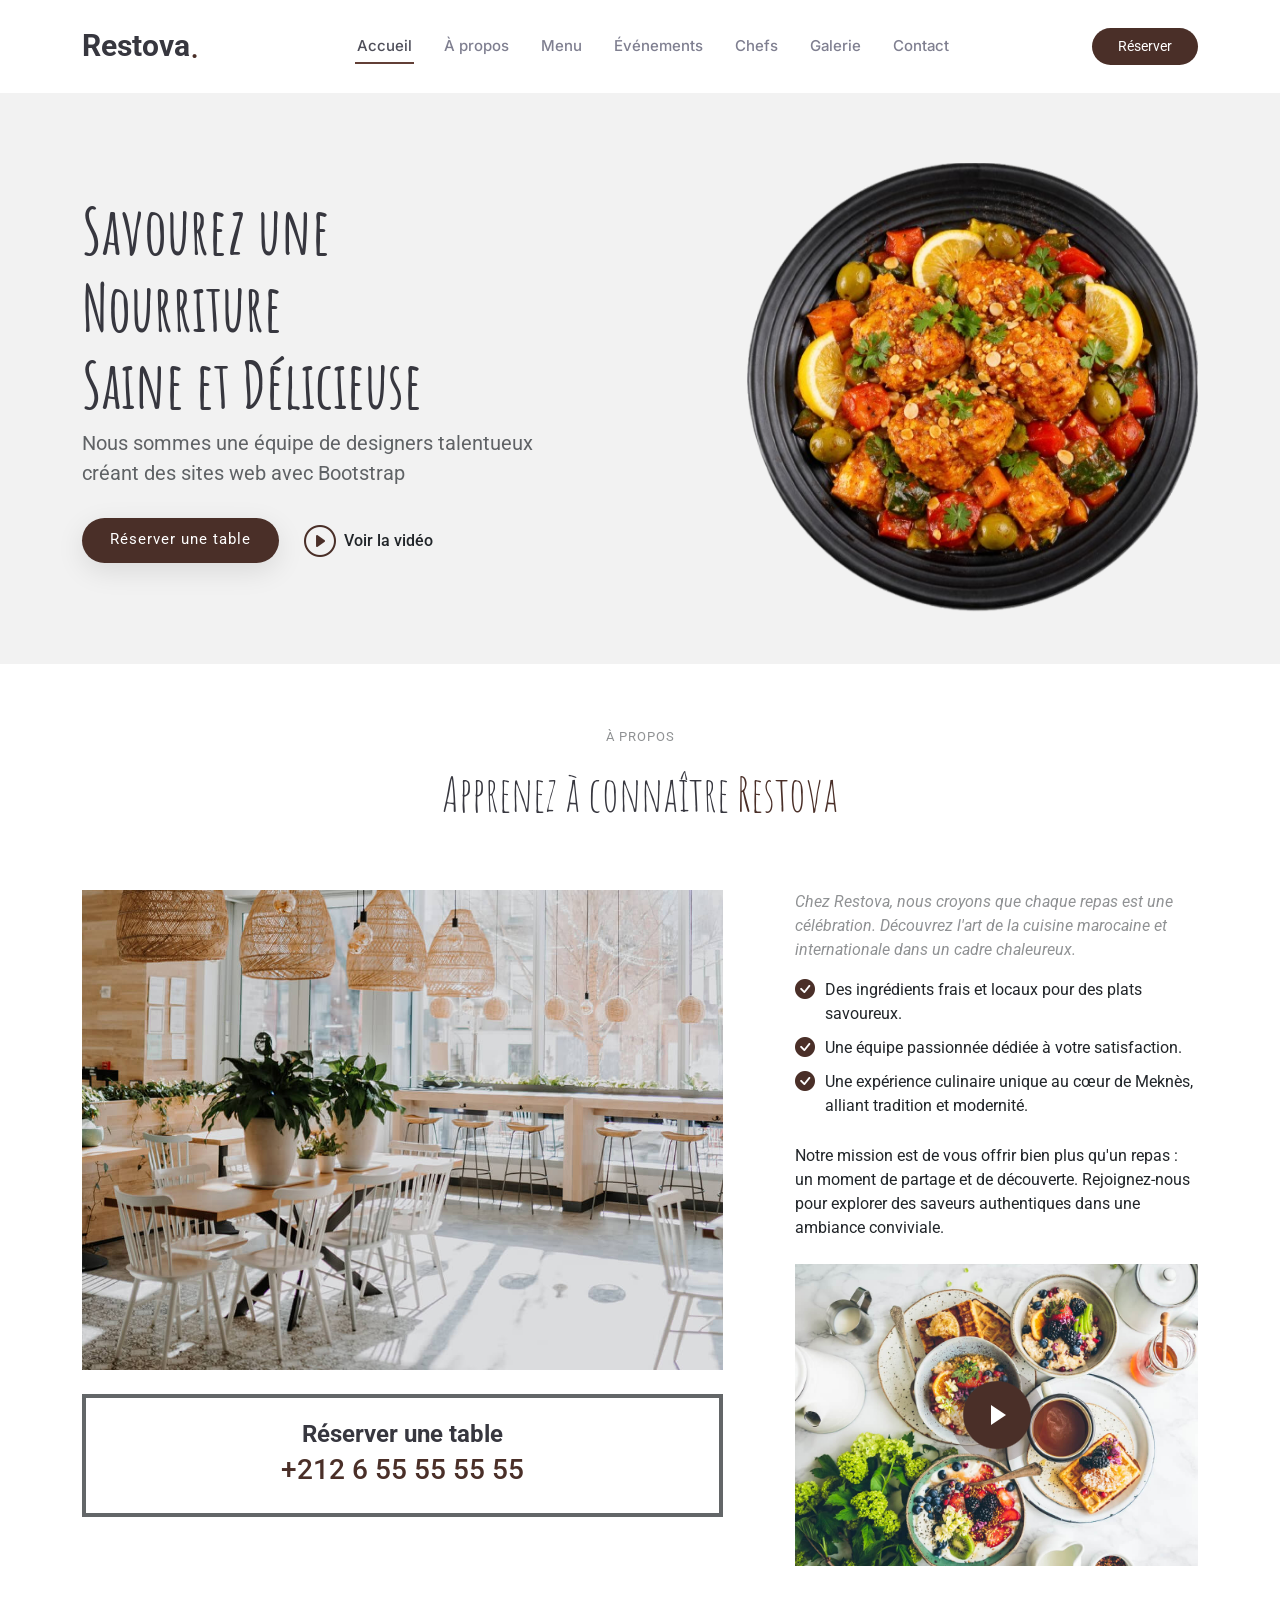
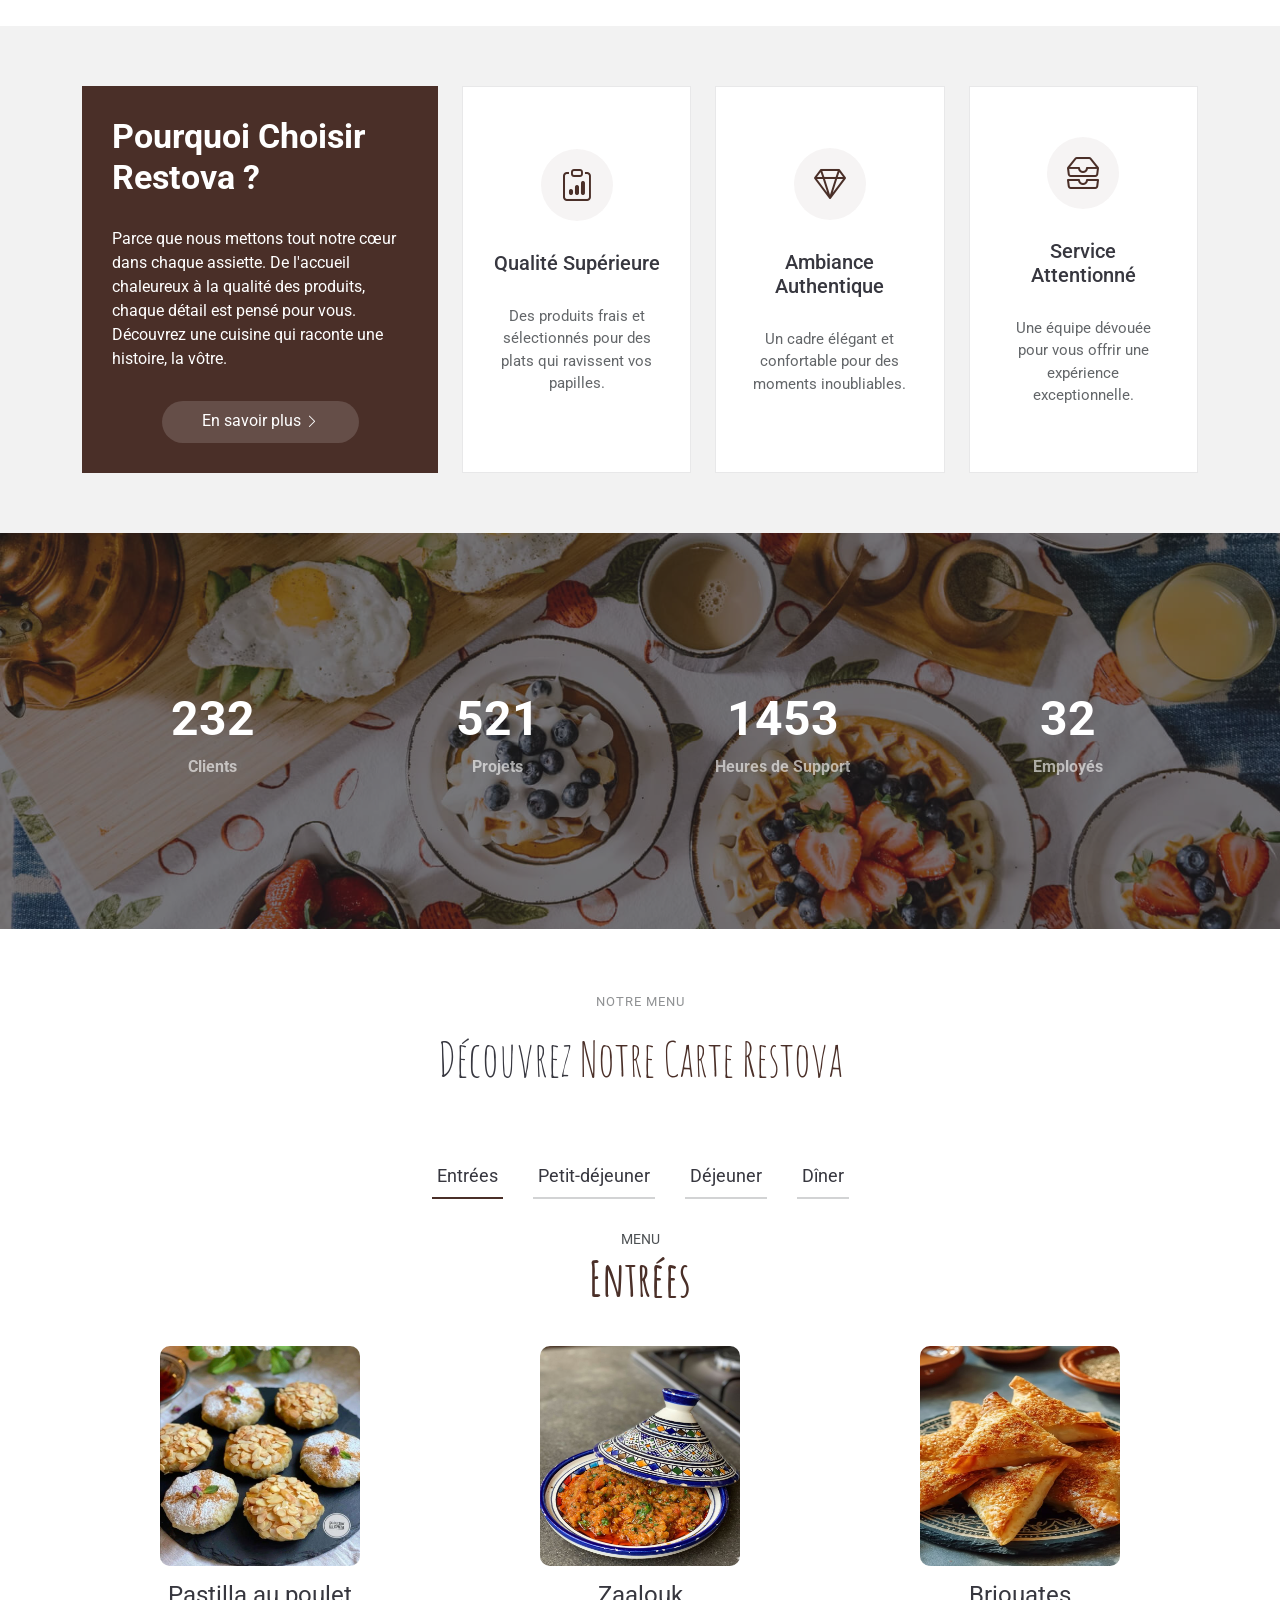
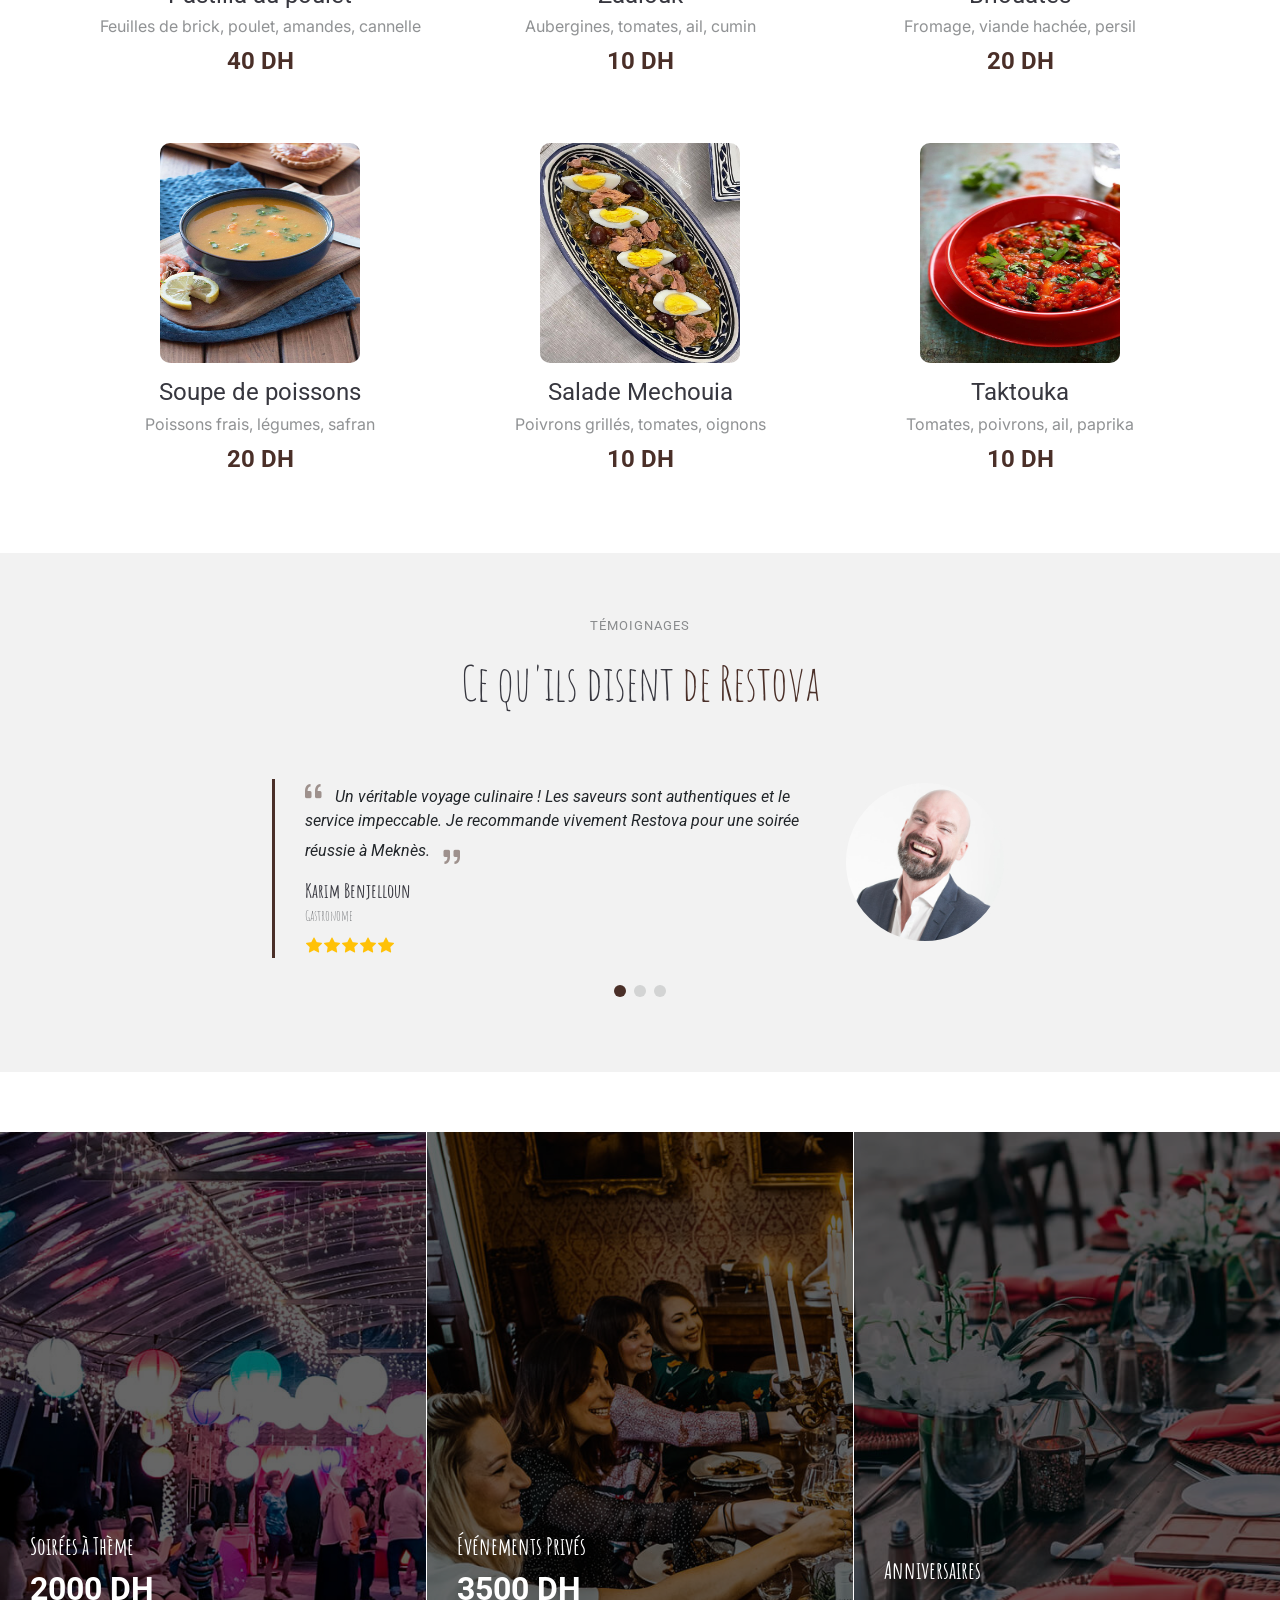
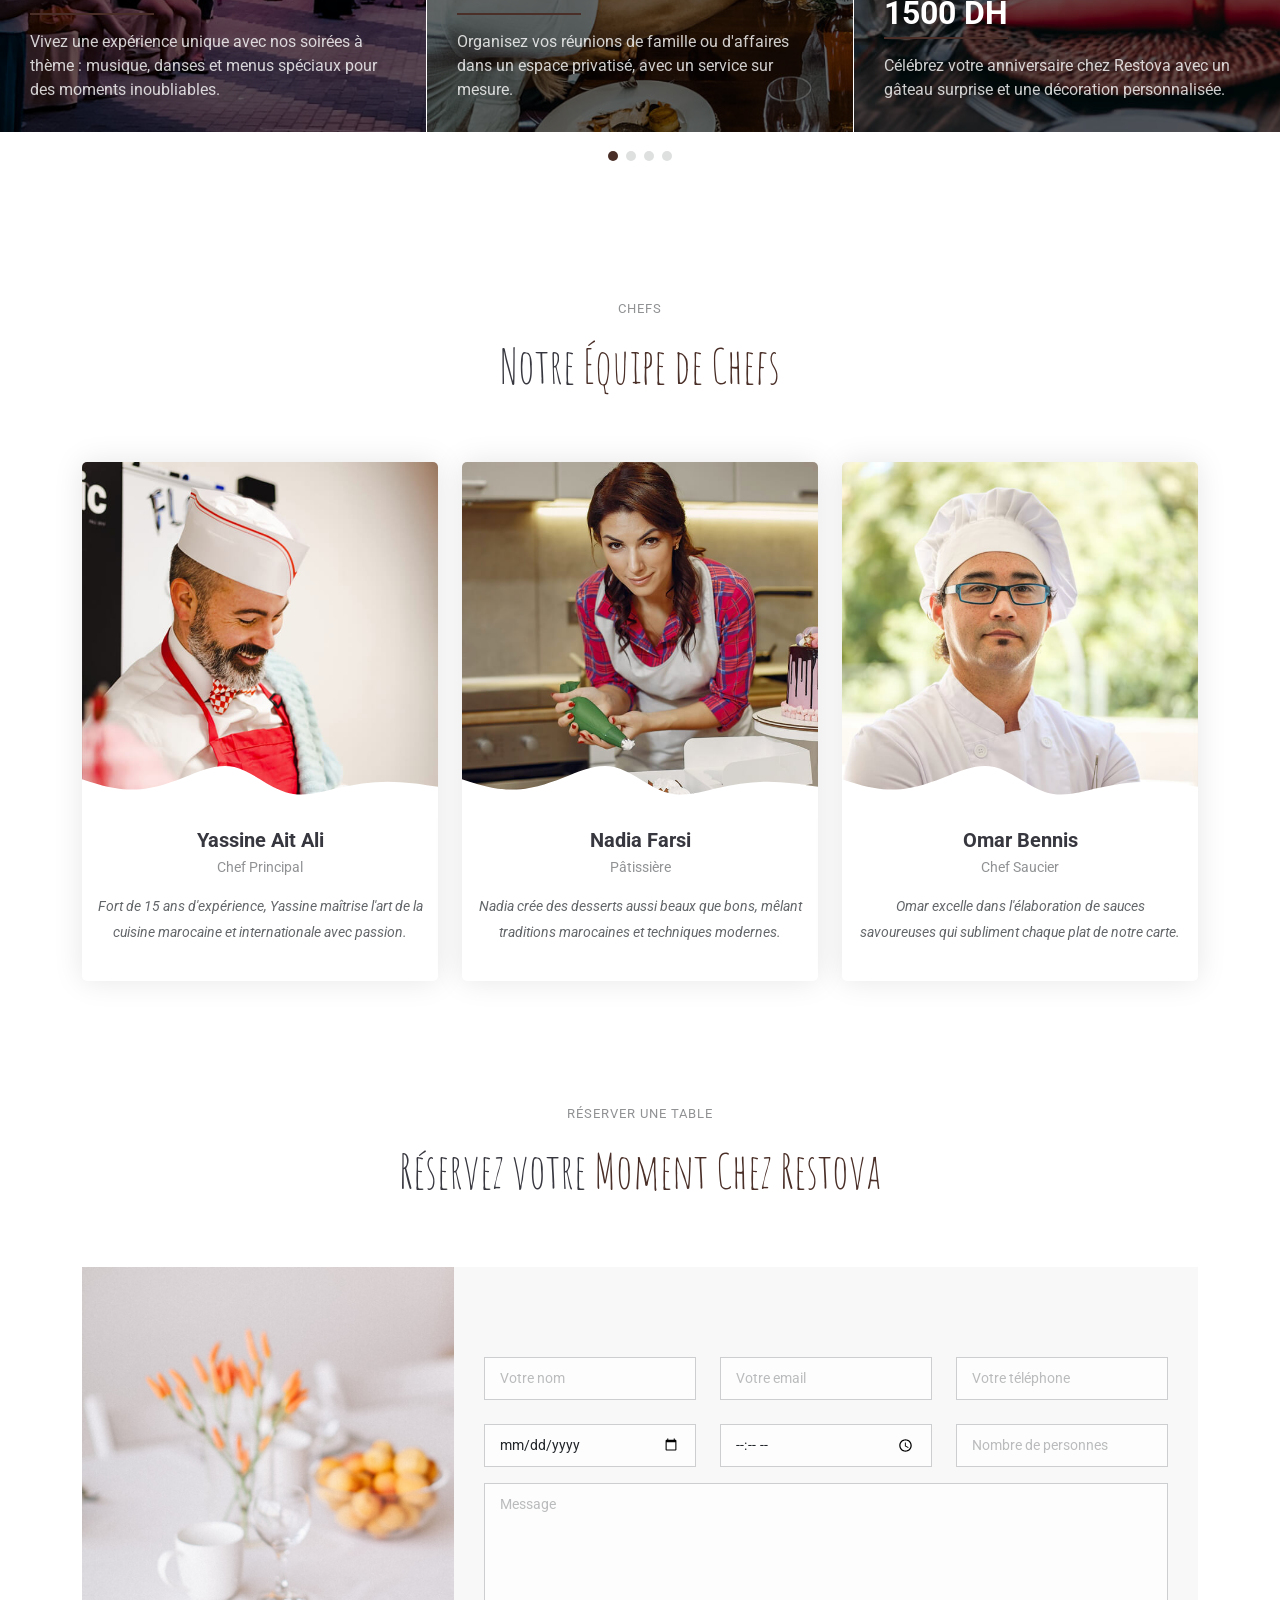
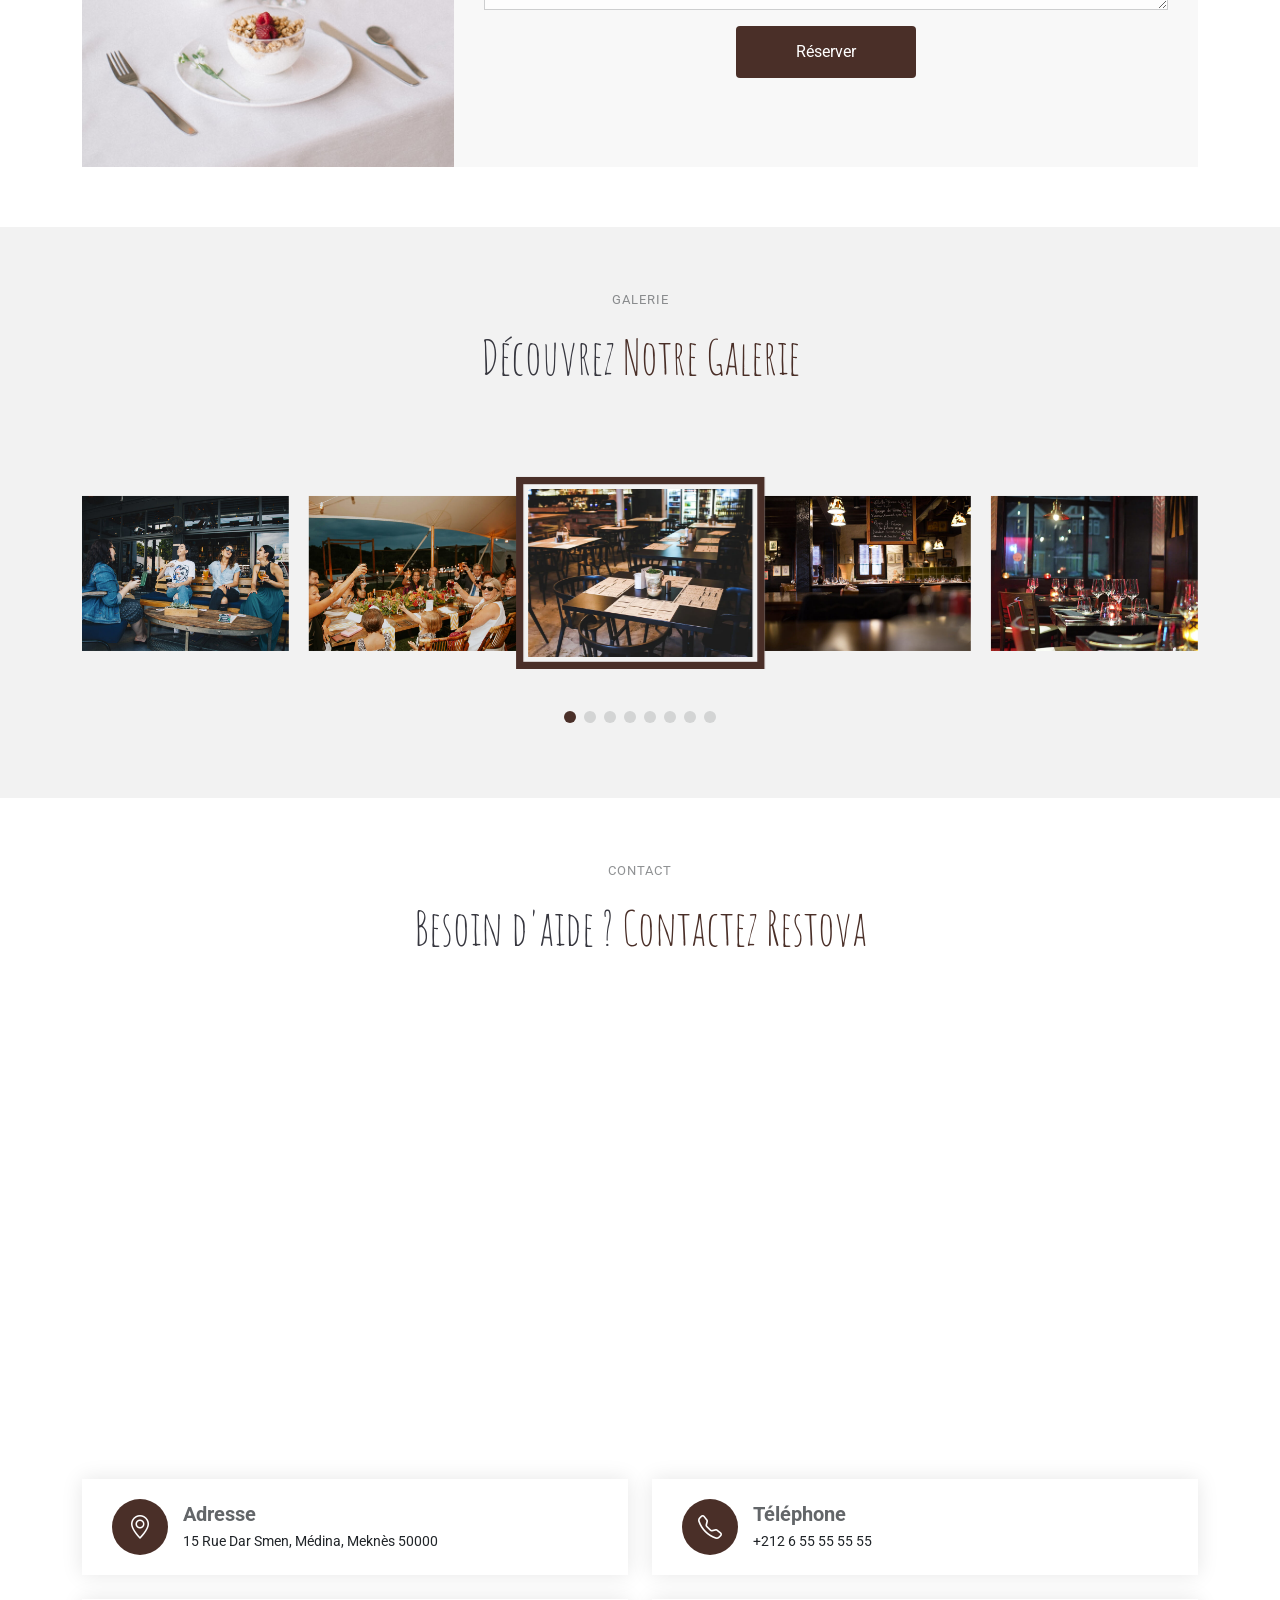
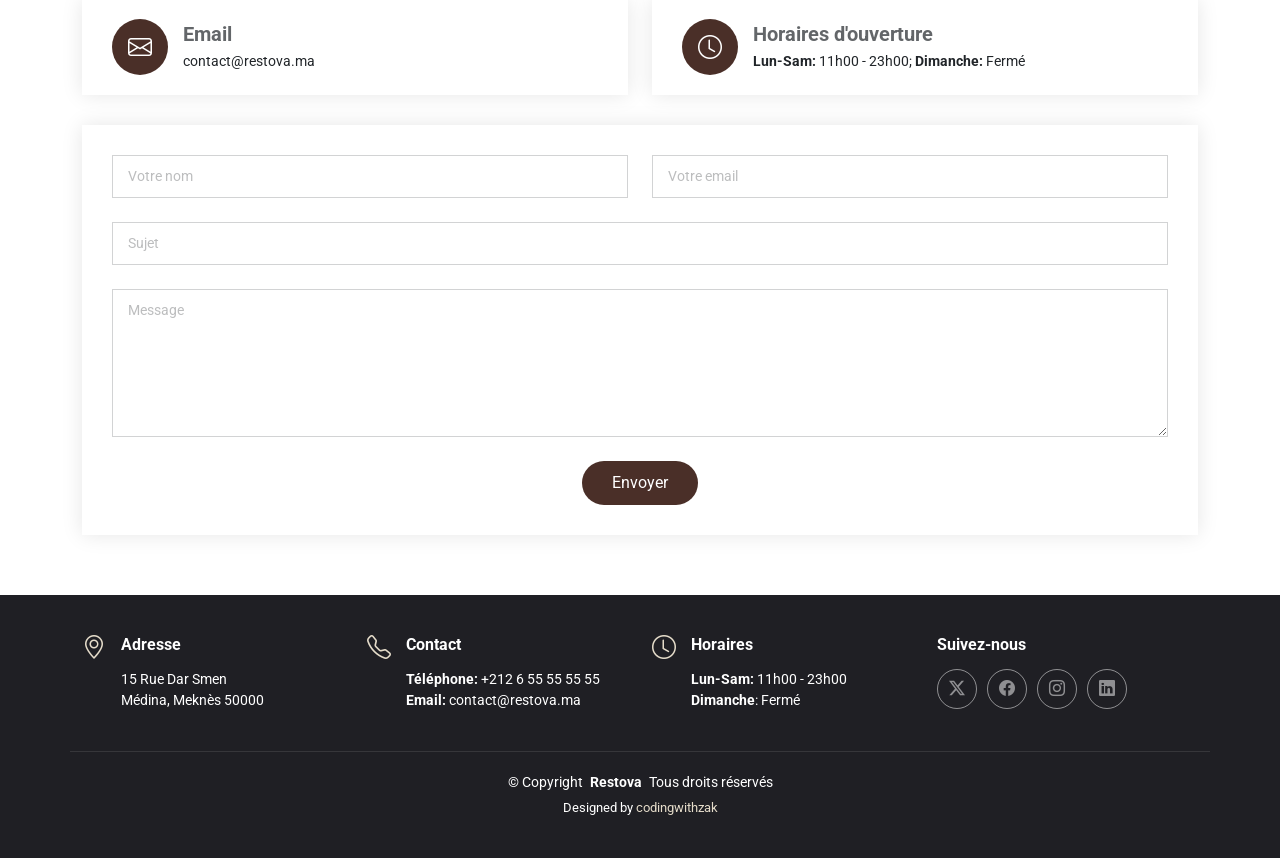
==== commit b869eeca: "update" ====
--- a/index.html
+++ b/index.html
@@ -43,7 +43,7 @@
           <li><a href="#events">Événements</a></li>
           <li><a href="#chefs">Chefs</a></li>
           <li><a href="#gallery">Galerie</a></li>
-          <li class="dropdown"><a href="#"><span>Dropdown</span> <i class="bi bi-chevron-down toggle-dropdown"></i></a>
+          <!-- <li class="dropdown"><a href="#"><span>Dropdown</span> <i class="bi bi-chevron-down toggle-dropdown"></i></a>
             <ul>
               <li><a href="#">Dropdown 1</a></li>
               <li class="dropdown"><a href="#"><span>Dropdown Profond</span> <i class="bi bi-chevron-down toggle-dropdown"></i></a>
@@ -59,7 +59,7 @@
               <li><a href="#">Dropdown 3</a></li>
               <li><a href="#">Dropdown 4</a></li>
             </ul>
-          </li>
+          </li> -->
           <li><a href="#contact">Contact</a></li>
         </ul>
         <i class="mobile-nav-toggle d-xl-none bi bi-list"></i>
